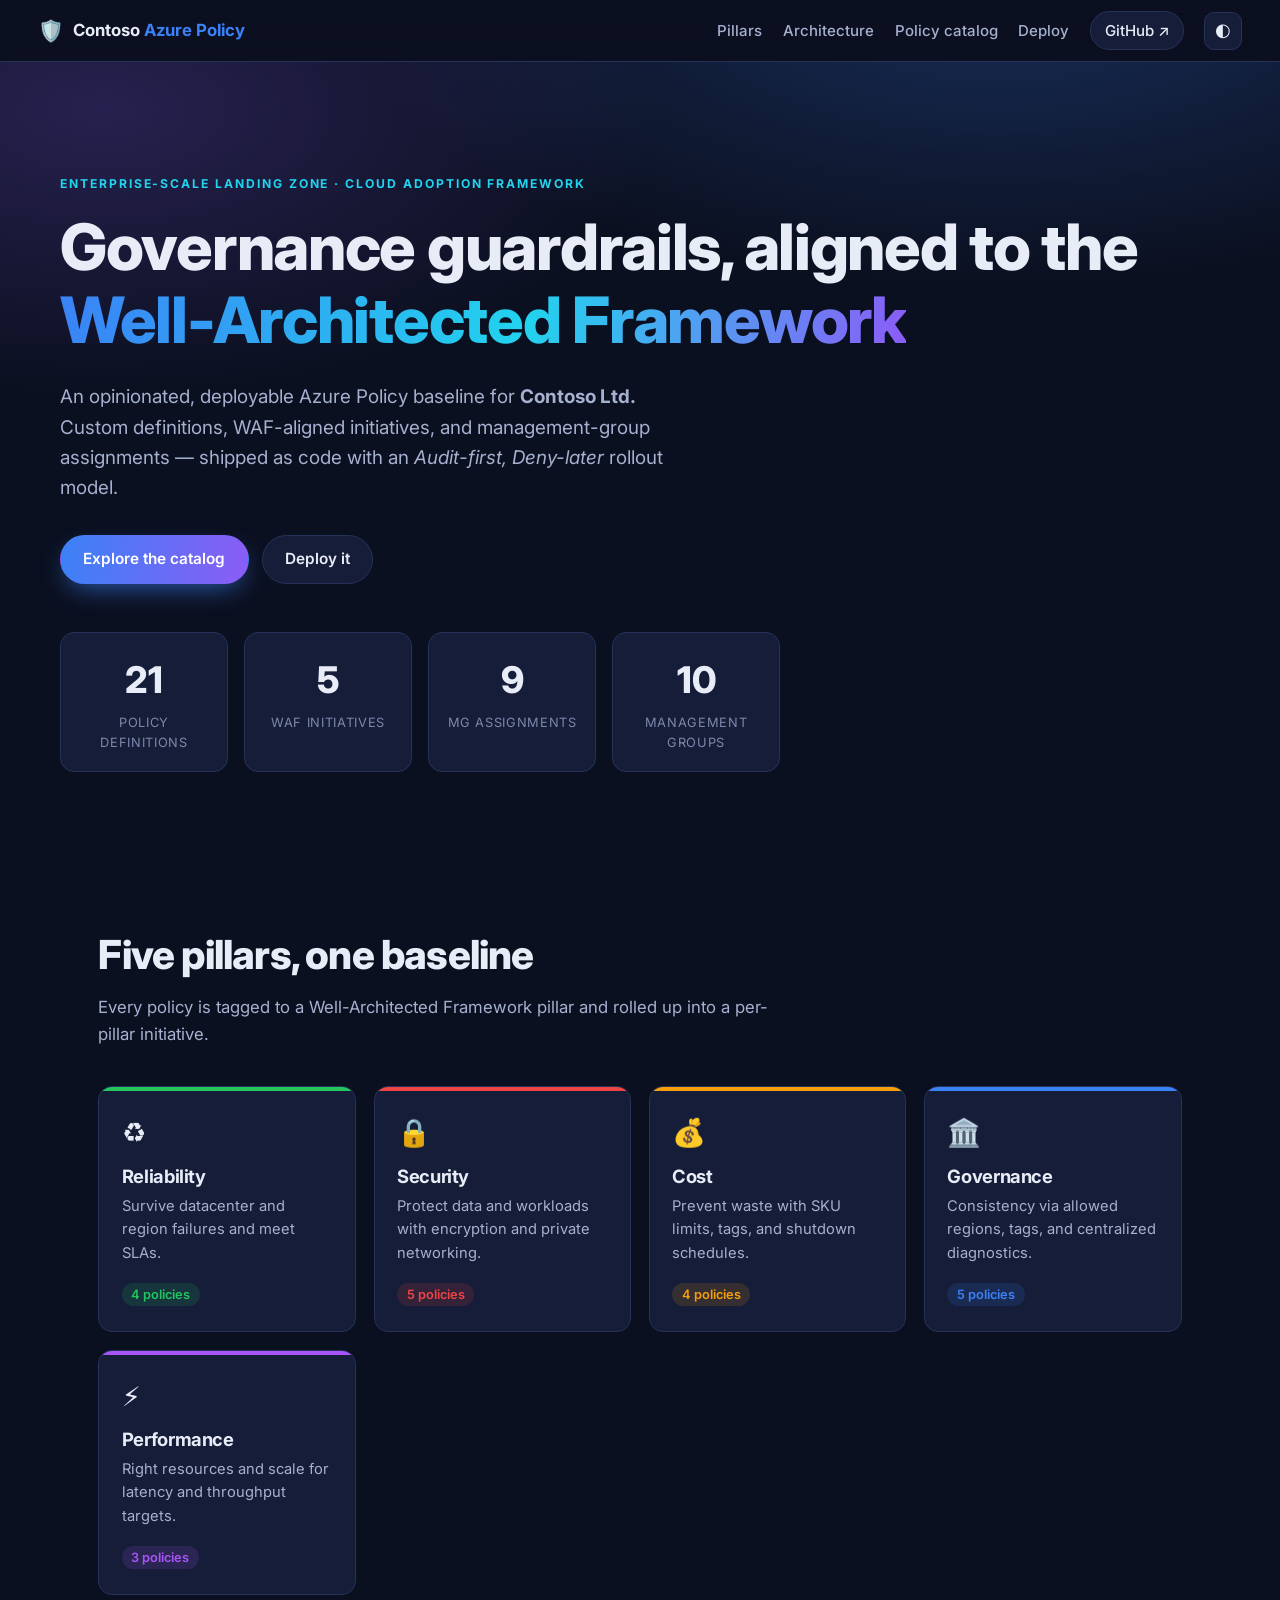
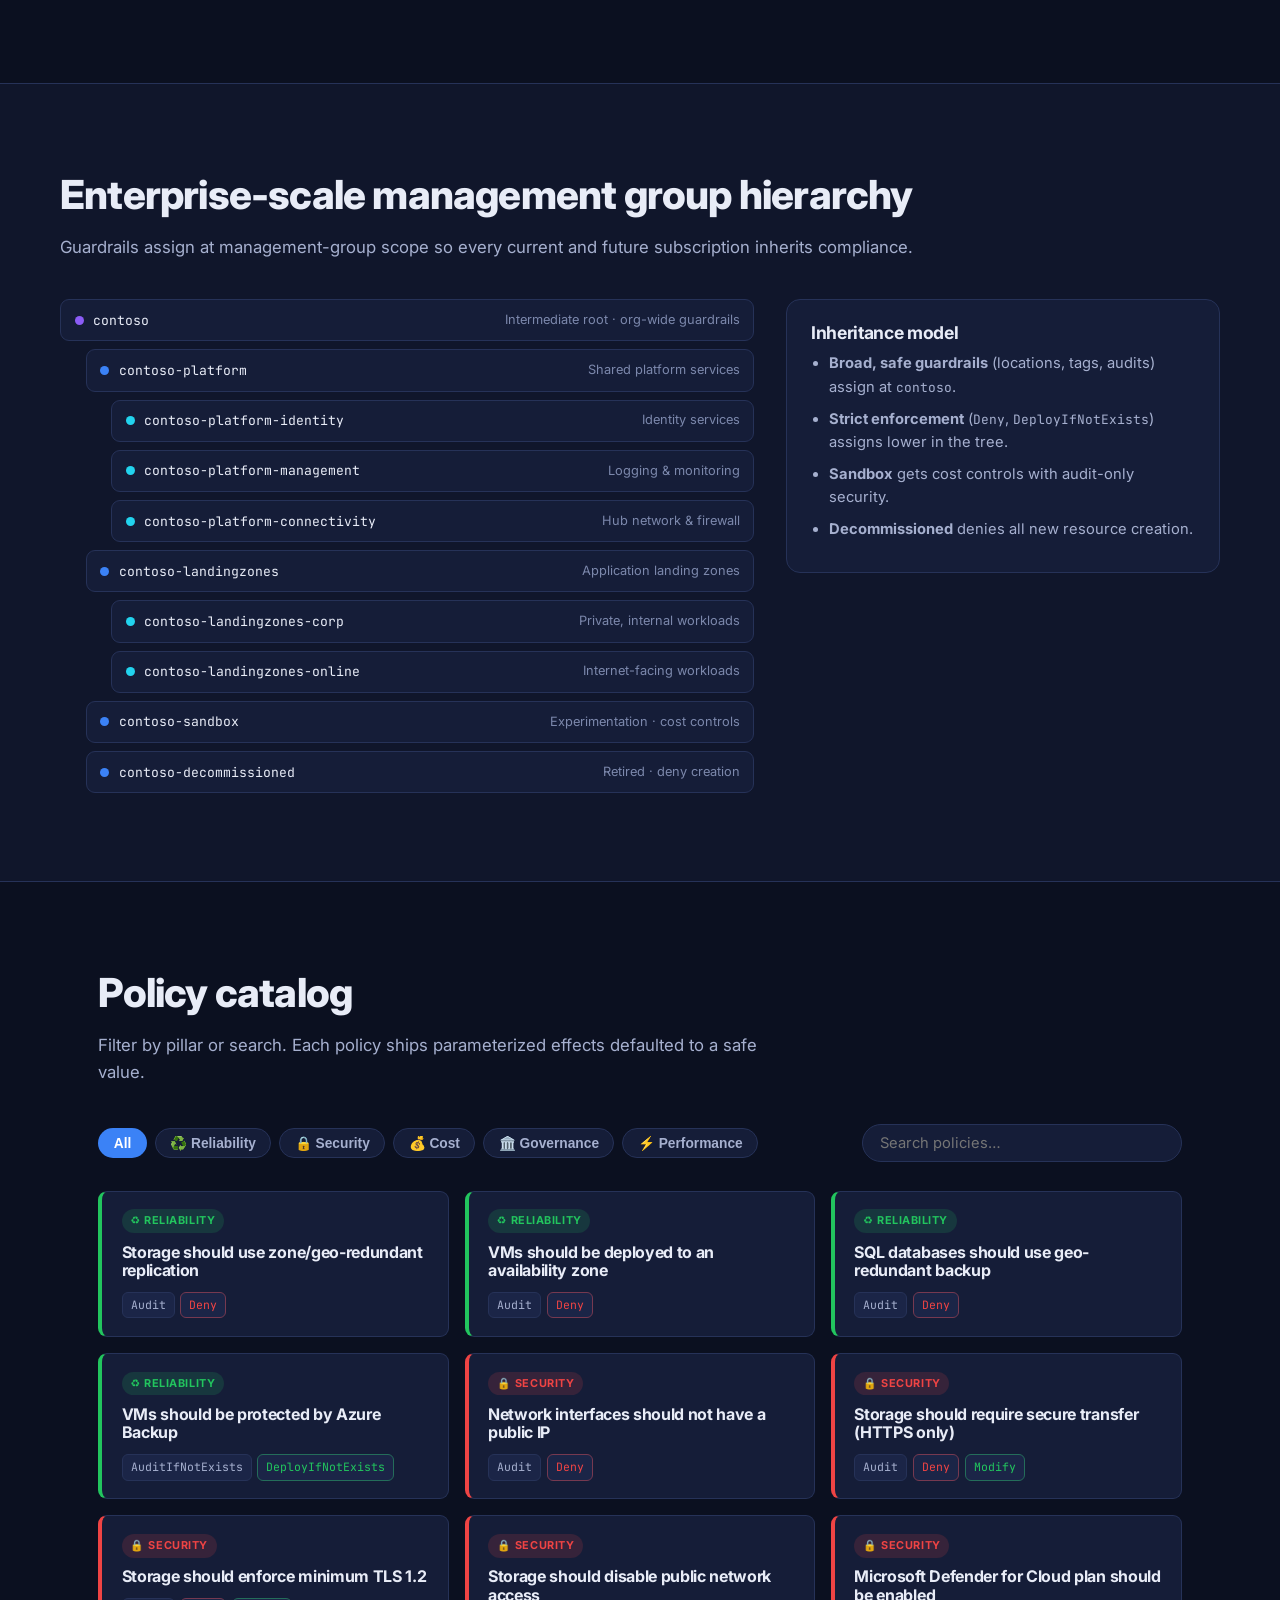
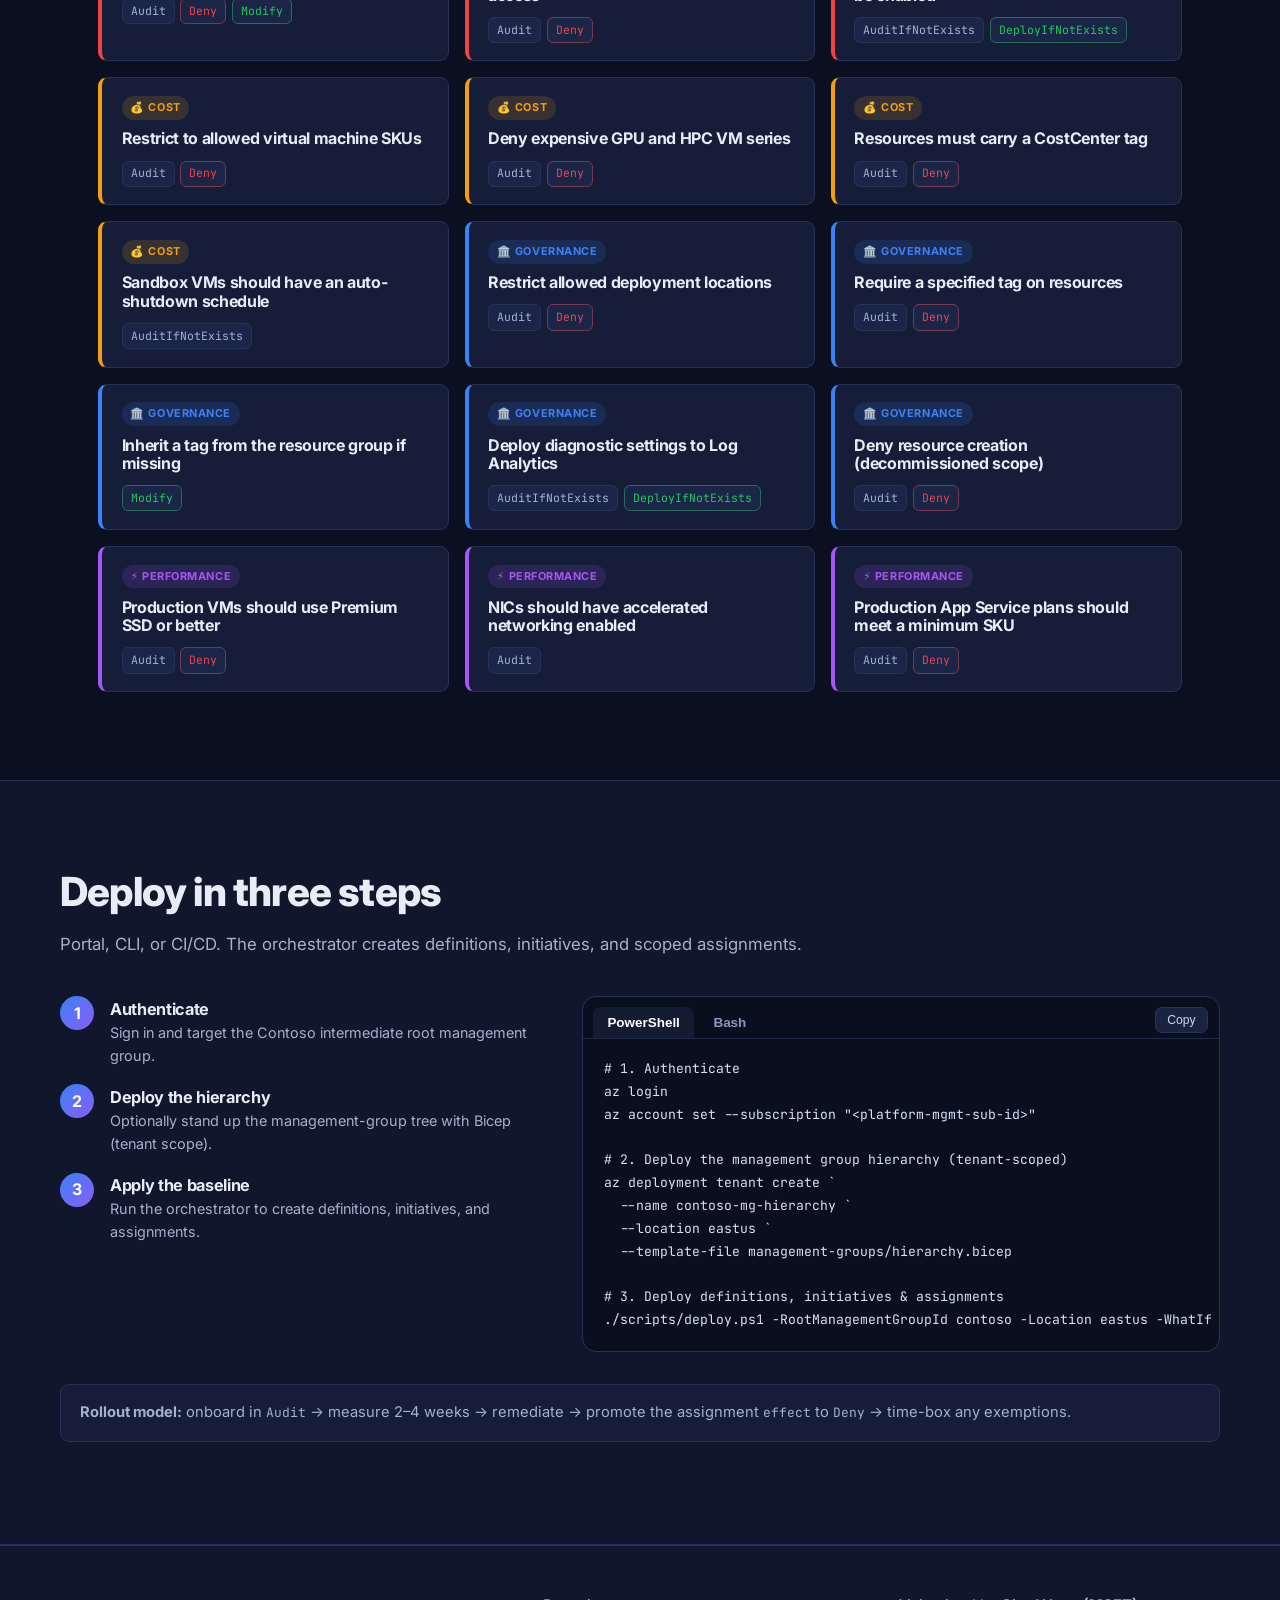
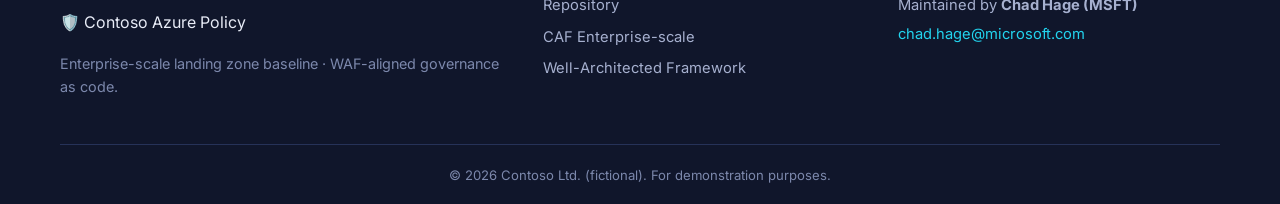
==== site/index.html @ ec65c07c "Add Contoso WAF policy baseline, docs, deploy automation, and GitHub Pages minisite Enterprise-scale" ====
<!DOCTYPE html>
<html lang="en">
<head>
  <meta charset="UTF-8" />
  <meta name="viewport" content="width=device-width, initial-scale=1.0" />
  <title>Contoso Azure Policy — Enterprise-Scale Landing Zone Baseline</title>
  <meta name="description" content="Azure Policy best-practice baseline for Contoso, organized around the five Well-Architected Framework pillars and deployed across an enterprise-scale landing zone." />
  <link rel="preconnect" href="https://fonts.googleapis.com" />
  <link rel="preconnect" href="https://fonts.gstatic.com" crossorigin />
  <link href="https://fonts.googleapis.com/css2?family=Inter:wght@400;500;600;700;800&family=JetBrains+Mono:wght@400;500&display=swap" rel="stylesheet" />
  <link rel="stylesheet" href="styles.css" />
  <link rel="icon" href="data:image/svg+xml,<svg xmlns='http://www.w3.org/2000/svg' viewBox='0 0 100 100'><text y='.9em' font-size='90'>🛡️</text></svg>" />
</head>
<body>
  <header class="topbar">
    <a class="brand" href="#top">
      <span class="brand-mark" aria-hidden="true">🛡️</span>
      <span class="brand-text">Contoso&nbsp;<strong>Azure Policy</strong></span>
    </a>
    <nav class="nav" aria-label="Primary">
      <a href="#pillars">Pillars</a>
      <a href="#architecture">Architecture</a>
      <a href="#catalog">Policy catalog</a>
      <a href="#deploy">Deploy</a>
      <a class="nav-cta" href="https://github.com/chadhage/contoso-azure-policies" target="_blank" rel="noopener">GitHub ↗</a>
    </nav>
    <button class="theme-toggle" id="themeToggle" aria-label="Toggle color theme" title="Toggle theme">◐</button>
  </header>

  <main id="top">
    <!-- HERO -->
    <section class="hero">
      <div class="hero-inner">
        <p class="eyebrow">Enterprise-Scale Landing Zone · Cloud Adoption Framework</p>
        <h1>Governance guardrails, aligned to the<br /><span class="grad">Well-Architected Framework</span></h1>
        <p class="lede">
          An opinionated, deployable Azure Policy baseline for <strong>Contoso Ltd.</strong>
          Custom definitions, WAF-aligned initiatives, and management-group assignments —
          shipped as code with an <em>Audit-first, Deny-later</em> rollout model.
        </p>
        <div class="hero-actions">
          <a class="btn primary" href="#catalog">Explore the catalog</a>
          <a class="btn ghost" href="#deploy">Deploy it</a>
        </div>
        <dl class="stats" id="heroStats">
          <div><dt data-count="21">0</dt><dd>Policy definitions</dd></div>
          <div><dt data-count="5">0</dt><dd>WAF initiatives</dd></div>
          <div><dt data-count="9">0</dt><dd>MG assignments</dd></div>
          <div><dt data-count="10">0</dt><dd>Management groups</dd></div>
        </dl>
      </div>
    </section>

    <!-- PILLARS -->
    <section id="pillars" class="section">
      <div class="section-head">
        <h2>Five pillars, one baseline</h2>
        <p>Every policy is tagged to a Well-Architected Framework pillar and rolled up into a per-pillar initiative.</p>
      </div>
      <div class="pillar-grid" id="pillarGrid"><!-- injected --></div>
    </section>

    <!-- ARCHITECTURE -->
    <section id="architecture" class="section alt">
      <div class="section-head">
        <h2>Enterprise-scale management group hierarchy</h2>
        <p>Guardrails assign at management-group scope so every current and future subscription inherits compliance.</p>
      </div>
      <div class="arch-wrap">
        <div class="mg-tree" id="mgTree"><!-- injected --></div>
        <aside class="arch-note">
          <h3>Inheritance model</h3>
          <ul>
            <li><strong>Broad, safe guardrails</strong> (locations, tags, audits) assign at <code>contoso</code>.</li>
            <li><strong>Strict enforcement</strong> (<code>Deny</code>, <code>DeployIfNotExists</code>) assigns lower in the tree.</li>
            <li><strong>Sandbox</strong> gets cost controls with audit-only security.</li>
            <li><strong>Decommissioned</strong> denies all new resource creation.</li>
          </ul>
        </aside>
      </div>
    </section>

    <!-- CATALOG -->
    <section id="catalog" class="section">
      <div class="section-head">
        <h2>Policy catalog</h2>
        <p>Filter by pillar or search. Each policy ships parameterized effects defaulted to a safe value.</p>
      </div>
      <div class="catalog-controls">
        <div class="filters" id="pillarFilters" role="tablist" aria-label="Filter by pillar"></div>
        <input type="search" id="searchBox" class="search" placeholder="Search policies…" aria-label="Search policies" />
      </div>
      <div class="catalog-grid" id="catalogGrid"><!-- injected --></div>
      <p class="empty" id="emptyState" hidden>No policies match your filter.</p>
    </section>

    <!-- DEPLOY -->
    <section id="deploy" class="section alt">
      <div class="section-head">
        <h2>Deploy in three steps</h2>
        <p>Portal, CLI, or CI/CD. The orchestrator creates definitions, initiatives, and scoped assignments.</p>
      </div>
      <div class="deploy-grid">
        <ol class="steps">
          <li><span class="step-n">1</span><div><h4>Authenticate</h4><p>Sign in and target the Contoso intermediate root management group.</p></div></li>
          <li><span class="step-n">2</span><div><h4>Deploy the hierarchy</h4><p>Optionally stand up the management-group tree with Bicep (tenant scope).</p></div></li>
          <li><span class="step-n">3</span><div><h4>Apply the baseline</h4><p>Run the orchestrator to create definitions, initiatives, and assignments.</p></div></li>
        </ol>
        <div class="code-card">
          <div class="code-tabs" role="tablist">
            <button class="code-tab active" data-tab="pwsh" role="tab">PowerShell</button>
            <button class="code-tab" data-tab="bash" role="tab">Bash</button>
          </div>
          <pre class="code-pane active" data-pane="pwsh"><code># 1. Authenticate
az login
az account set --subscription "&lt;platform-mgmt-sub-id&gt;"

# 2. Deploy the management group hierarchy (tenant-scoped)
az deployment tenant create `
  --name contoso-mg-hierarchy `
  --location eastus `
  --template-file management-groups/hierarchy.bicep

# 3. Deploy definitions, initiatives &amp; assignments
./scripts/deploy.ps1 -RootManagementGroupId contoso -Location eastus -WhatIf</code></pre>
          <pre class="code-pane" data-pane="bash"><code># 1. Authenticate
az login
az account set --subscription "&lt;platform-mgmt-sub-id&gt;"

# 2. Deploy the management group hierarchy (tenant-scoped)
az deployment tenant create \
  --name contoso-mg-hierarchy \
  --location eastus \
  --template-file management-groups/hierarchy.bicep

# 3. Deploy definitions, initiatives &amp; assignments
./scripts/deploy.sh --mg contoso --location eastus --what-if</code></pre>
          <button class="copy-btn" id="copyBtn" title="Copy command">Copy</button>
        </div>
      </div>
      <p class="lifecycle-note">
        <strong>Rollout model:</strong> onboard in <code>Audit</code> → measure 2–4 weeks → remediate →
        promote the assignment <code>effect</code> to <code>Deny</code> → time-box any exemptions.
      </p>
    </section>
  </main>

  <footer class="footer">
    <div class="footer-inner">
      <div>
        <p class="brand-text"><span aria-hidden="true">🛡️</span>&nbsp;Contoso Azure Policy</p>
        <p class="muted">Enterprise-scale landing zone baseline · WAF-aligned governance as code.</p>
      </div>
      <div class="footer-links">
        <a href="https://github.com/chadhage/contoso-azure-policies" target="_blank" rel="noopener">Repository</a>
        <a href="https://learn.microsoft.com/azure/cloud-adoption-framework/ready/enterprise-scale/" target="_blank" rel="noopener">CAF Enterprise-scale</a>
        <a href="https://learn.microsoft.com/azure/well-architected/" target="_blank" rel="noopener">Well-Architected Framework</a>
      </div>
      <div class="footer-author">
        <p>Maintained by <strong>Chad Hage (MSFT)</strong></p>
        <p><a href="mailto:chad.hage@microsoft.com">chad.hage@microsoft.com</a></p>
      </div>
    </div>
    <p class="copyright">© <span id="year"></span> Contoso Ltd. (fictional). For demonstration purposes.</p>
  </footer>

  <script src="app.js"></script>
</body>
</html>
---- site/styles.css ----
:root {
  --bg: #0b1020;
  --bg-alt: #10162b;
  --surface: #151d38;
  --surface-2: #1b2547;
  --border: #263258;
  --text: #e8ecf7;
  --text-dim: #a6b0cf;
  --muted: #7c88ac;
  --brand: #3b82f6;
  --brand-2: #22d3ee;
  --accent: #8b5cf6;

  --rel: #22c55e;
  --sec: #ef4444;
  --cost: #f59e0b;
  --gov: #3b82f6;
  --perf: #a855f7;

  --radius: 14px;
  --radius-sm: 9px;
  --shadow: 0 10px 40px -12px rgba(0, 0, 0, 0.55);
  --maxw: 1160px;
  --mono: "JetBrains Mono", ui-monospace, SFMono-Regular, Menlo, monospace;
}

[data-theme="light"] {
  --bg: #f6f8fd;
  --bg-alt: #eef2fb;
  --surface: #ffffff;
  --surface-2: #f2f5fc;
  --border: #dce3f2;
  --text: #131a2e;
  --text-dim: #45527a;
  --muted: #6b7597;
  --shadow: 0 10px 34px -14px rgba(30, 50, 100, 0.28);
}

* { box-sizing: border-box; }

html { scroll-behavior: smooth; scroll-padding-top: 78px; }

body {
  margin: 0;
  font-family: "Inter", system-ui, -apple-system, Segoe UI, Roboto, sans-serif;
  background: var(--bg);
  color: var(--text);
  line-height: 1.6;
  -webkit-font-smoothing: antialiased;
  transition: background 0.3s ease, color 0.3s ease;
}

a { color: var(--brand-2); text-decoration: none; }
a:hover { text-decoration: underline; }

h1, h2, h3, h4 { line-height: 1.15; margin: 0 0 0.4em; letter-spacing: -0.02em; }
code { font-family: var(--mono); font-size: 0.88em; }

/* ---------- Top bar ---------- */
.topbar {
  position: sticky; top: 0; z-index: 50;
  display: flex; align-items: center; gap: 1.2rem;
  padding: 0.7rem clamp(1rem, 4vw, 2.4rem);
  background: color-mix(in srgb, var(--bg) 82%, transparent);
  backdrop-filter: blur(14px);
  border-bottom: 1px solid var(--border);
}
.brand { display: flex; align-items: center; gap: 0.55rem; color: var(--text); font-weight: 700; font-size: 1.05rem; }
.brand:hover { text-decoration: none; }
.brand-mark { font-size: 1.3rem; }
.brand-text strong { color: var(--brand); }
.nav { display: flex; align-items: center; gap: 1.3rem; margin-left: auto; font-size: 0.94rem; }
.nav a { color: var(--text-dim); font-weight: 500; }
.nav a:hover { color: var(--text); text-decoration: none; }
.nav-cta {
  padding: 0.4rem 0.85rem; border: 1px solid var(--border); border-radius: 999px;
  background: var(--surface); color: var(--text) !important;
}
.nav-cta:hover { border-color: var(--brand); }
.theme-toggle {
  background: var(--surface); color: var(--text); border: 1px solid var(--border);
  width: 38px; height: 38px; border-radius: 10px; cursor: pointer; font-size: 1.1rem;
  display: grid; place-items: center; transition: all 0.2s;
}
.theme-toggle:hover { border-color: var(--brand); transform: rotate(-15deg); }

@media (max-width: 760px) {
  .nav a:not(.nav-cta) { display: none; }
}

/* ---------- Hero ---------- */
.hero {
  position: relative; overflow: hidden;
  padding: clamp(3.5rem, 9vw, 7rem) clamp(1rem, 5vw, 2.4rem) clamp(2.5rem, 6vw, 4.5rem);
  background:
    radial-gradient(1100px 500px at 78% -10%, color-mix(in srgb, var(--brand) 26%, transparent), transparent 60%),
    radial-gradient(900px 460px at 8% 6%, color-mix(in srgb, var(--accent) 22%, transparent), transparent 62%);
}
.hero-inner { max-width: var(--maxw); margin: 0 auto; }
.eyebrow {
  text-transform: uppercase; letter-spacing: 0.16em; font-size: 0.76rem;
  font-weight: 700; color: var(--brand-2); margin: 0 0 1rem;
}
.hero h1 { font-size: clamp(2.1rem, 5.4vw, 4rem); font-weight: 800; }
.grad {
  background: linear-gradient(100deg, var(--brand), var(--brand-2) 55%, var(--accent));
  -webkit-background-clip: text; background-clip: text; color: transparent;
}
.lede { max-width: 640px; font-size: clamp(1rem, 2vw, 1.18rem); color: var(--text-dim); margin: 1.2rem 0 2rem; }
.hero-actions { display: flex; flex-wrap: wrap; gap: 0.8rem; }
.btn {
  display: inline-flex; align-items: center; gap: 0.4rem;
  padding: 0.7rem 1.4rem; border-radius: 999px; font-weight: 600; font-size: 0.96rem;
  cursor: pointer; border: 1px solid transparent; transition: transform 0.15s, box-shadow 0.2s, background 0.2s;
}
.btn:hover { text-decoration: none; transform: translateY(-2px); }
.btn.primary { background: linear-gradient(100deg, var(--brand), var(--accent)); color: #fff; box-shadow: 0 10px 26px -8px color-mix(in srgb, var(--brand) 70%, transparent); }
.btn.ghost { background: var(--surface); color: var(--text); border-color: var(--border); }
.btn.ghost:hover { border-color: var(--brand); }

.stats {
  display: grid; grid-template-columns: repeat(4, 1fr); gap: 1rem;
  margin: 3rem 0 0; max-width: 720px;
}
.stats div {
  background: var(--surface); border: 1px solid var(--border); border-radius: var(--radius);
  padding: 1.1rem 1rem; text-align: center;
}
.stats dt { font-size: clamp(1.6rem, 4vw, 2.3rem); font-weight: 800; color: var(--text); }
.stats dd { margin: 0.2rem 0 0; font-size: 0.8rem; color: var(--muted); text-transform: uppercase; letter-spacing: 0.05em; }
@media (max-width: 620px) { .stats { grid-template-columns: repeat(2, 1fr); } }

/* ---------- Sections ---------- */
.section { max-width: var(--maxw); margin: 0 auto; padding: clamp(3rem, 7vw, 5.5rem) clamp(1rem, 5vw, 2.4rem); }
.section.alt { max-width: none; background: var(--bg-alt); border-top: 1px solid var(--border); border-bottom: 1px solid var(--border); }
.section.alt > * { max-width: var(--maxw); margin-left: auto; margin-right: auto; }
.section-head { max-width: 680px; margin-bottom: 2.4rem; }
.section-head h2 { font-size: clamp(1.6rem, 3.6vw, 2.5rem); font-weight: 800; }
.section-head p { color: var(--text-dim); font-size: 1.05rem; margin: 0; }

/* ---------- Pillars ---------- */
.pillar-grid { display: grid; grid-template-columns: repeat(auto-fit, minmax(210px, 1fr)); gap: 1.1rem; }
.pillar-card {
  position: relative; background: var(--surface); border: 1px solid var(--border);
  border-radius: var(--radius); padding: 1.5rem 1.4rem; overflow: hidden;
  transition: transform 0.18s, border-color 0.18s;
}
.pillar-card:hover { transform: translateY(-4px); border-color: color-mix(in srgb, var(--pc) 60%, var(--border)); }
.pillar-card::before { content: ""; position: absolute; inset: 0 0 auto 0; height: 4px; background: var(--pc); }
.pillar-ico { font-size: 1.7rem; margin-bottom: 0.7rem; display: block; }
.pillar-card h3 { font-size: 1.15rem; }
.pillar-card p { color: var(--text-dim); font-size: 0.92rem; margin: 0.4rem 0 1rem; }
.pillar-count { font-size: 0.8rem; font-weight: 600; color: var(--pc); background: color-mix(in srgb, var(--pc) 14%, transparent); padding: 0.25rem 0.6rem; border-radius: 999px; }

/* ---------- Architecture ---------- */
.arch-wrap { display: grid; grid-template-columns: 1.6fr 1fr; gap: 2rem; align-items: start; }
@media (max-width: 880px) { .arch-wrap { grid-template-columns: 1fr; } }
.mg-tree { display: flex; flex-direction: column; gap: 0.5rem; }
.mg-node {
  display: flex; align-items: center; gap: 0.6rem;
  background: var(--surface); border: 1px solid var(--border);
  border-radius: var(--radius-sm); padding: 0.6rem 0.85rem; font-size: 0.9rem;
}
.mg-node .mg-id { font-family: var(--mono); font-size: 0.82rem; color: var(--text); }
.mg-node .mg-desc { color: var(--muted); font-size: 0.8rem; margin-left: auto; }
.mg-node[data-depth="1"] { margin-left: 1.6rem; }
.mg-node[data-depth="2"] { margin-left: 3.2rem; }
.mg-node .dot { width: 9px; height: 9px; border-radius: 50%; background: var(--brand); flex: none; }
.mg-node[data-depth="0"] .dot { background: var(--accent); }
.mg-node[data-depth="2"] .dot { background: var(--brand-2); }
.arch-note { background: var(--surface); border: 1px solid var(--border); border-radius: var(--radius); padding: 1.4rem 1.5rem; }
.arch-note h3 { font-size: 1.1rem; }
.arch-note ul { margin: 0.6rem 0 0; padding-left: 1.1rem; color: var(--text-dim); font-size: 0.92rem; }
.arch-note li { margin-bottom: 0.5rem; }

/* ---------- Catalog ---------- */
.catalog-controls { display: flex; flex-wrap: wrap; gap: 1rem; align-items: center; justify-content: space-between; margin-bottom: 1.8rem; }
.filters { display: flex; flex-wrap: wrap; gap: 0.5rem; }
.filter-chip {
  border: 1px solid var(--border); background: var(--surface); color: var(--text-dim);
  padding: 0.4rem 0.9rem; border-radius: 999px; font-size: 0.86rem; font-weight: 600; cursor: pointer;
  transition: all 0.15s;
}
.filter-chip:hover { color: var(--text); }
.filter-chip.active { color: #fff; border-color: transparent; background: var(--chip, var(--brand)); }
.search {
  flex: 1 1 220px; max-width: 320px; background: var(--surface); border: 1px solid var(--border);
  color: var(--text); border-radius: 999px; padding: 0.55rem 1.1rem; font-size: 0.92rem; font-family: inherit;
}
.search:focus { outline: 2px solid var(--brand); outline-offset: 1px; }

.catalog-grid { display: grid; grid-template-columns: repeat(auto-fill, minmax(300px, 1fr)); gap: 1rem; }
.policy-card {
  background: var(--surface); border: 1px solid var(--border); border-left: 4px solid var(--pc);
  border-radius: var(--radius-sm); padding: 1.1rem 1.2rem; display: flex; flex-direction: column; gap: 0.6rem;
  transition: transform 0.15s, box-shadow 0.2s;
}
.policy-card:hover { transform: translateY(-3px); box-shadow: var(--shadow); }
.policy-top { display: flex; align-items: center; gap: 0.5rem; }
.pill { font-size: 0.68rem; font-weight: 700; text-transform: uppercase; letter-spacing: 0.05em; padding: 0.2rem 0.55rem; border-radius: 999px; color: var(--pc); background: color-mix(in srgb, var(--pc) 15%, transparent); }
.policy-card h4 { font-size: 1rem; margin: 0; }
.policy-card p { font-size: 0.87rem; color: var(--text-dim); margin: 0; flex: 1; }
.policy-meta { display: flex; flex-wrap: wrap; gap: 0.35rem; margin-top: 0.2rem; }
.effect { font-family: var(--mono); font-size: 0.72rem; padding: 0.18rem 0.5rem; border-radius: 6px; background: var(--surface-2); border: 1px solid var(--border); color: var(--text-dim); }
.effect.deny { color: var(--sec); border-color: color-mix(in srgb, var(--sec) 40%, var(--border)); }
.effect.deploy { color: var(--rel); border-color: color-mix(in srgb, var(--rel) 40%, var(--border)); }
.empty { text-align: center; color: var(--muted); padding: 2rem; }

/* ---------- Deploy ---------- */
.deploy-grid { display: grid; grid-template-columns: 1fr 1.3fr; gap: 2rem; align-items: start; }
@media (max-width: 880px) { .deploy-grid { grid-template-columns: 1fr; } }
.steps { list-style: none; margin: 0; padding: 0; display: flex; flex-direction: column; gap: 1.1rem; }
.steps li { display: flex; gap: 1rem; }
.step-n {
  flex: none; width: 34px; height: 34px; border-radius: 50%; display: grid; place-items: center;
  font-weight: 700; color: #fff; background: linear-gradient(135deg, var(--brand), var(--accent));
}
.steps h4 { margin: 0.2rem 0 0.15rem; font-size: 1.02rem; }
.steps p { margin: 0; color: var(--text-dim); font-size: 0.9rem; }

.code-card { position: relative; background: #0a0f1f; border: 1px solid var(--border); border-radius: var(--radius); overflow: hidden; }
[data-theme="light"] .code-card { background: #0e1426; }
.code-tabs { display: flex; gap: 0.3rem; padding: 0.6rem 0.6rem 0; border-bottom: 1px solid #1e2846; }
.code-tab { background: transparent; border: none; color: #8b97bd; padding: 0.5rem 0.9rem; font-size: 0.84rem; font-weight: 600; cursor: pointer; border-radius: 8px 8px 0 0; }
.code-tab.active { color: #fff; background: #141c34; }
.code-pane { display: none; margin: 0; padding: 1.2rem 1.3rem; overflow-x: auto; }
.code-pane.active { display: block; }
.code-pane code { color: #d7e0f5; font-size: 0.82rem; line-height: 1.7; white-space: pre; }
.copy-btn { position: absolute; top: 0.6rem; right: 0.7rem; background: #1a2340; color: #cdd6f0; border: 1px solid #2a3558; padding: 0.3rem 0.7rem; border-radius: 7px; font-size: 0.76rem; cursor: pointer; }
.copy-btn:hover { background: #24305a; }
.lifecycle-note { margin-top: 2rem; padding: 1rem 1.2rem; background: var(--surface); border: 1px solid var(--border); border-radius: var(--radius-sm); color: var(--text-dim); font-size: 0.92rem; }

/* ---------- Footer ---------- */
.footer { border-top: 1px solid var(--border); background: var(--bg-alt); padding: 3rem clamp(1rem, 5vw, 2.4rem) 1.5rem; }
.footer-inner { max-width: var(--maxw); margin: 0 auto; display: grid; grid-template-columns: 1.4fr 1fr 1fr; gap: 2rem; }
@media (max-width: 760px) { .footer-inner { grid-template-columns: 1fr; gap: 1.4rem; } }
.footer .muted { color: var(--muted); font-size: 0.9rem; }
.footer-links { display: flex; flex-direction: column; gap: 0.5rem; }
.footer-links a { color: var(--text-dim); font-size: 0.92rem; }
.footer-author p { margin: 0 0 0.3rem; font-size: 0.92rem; color: var(--text-dim); }
.copyright { max-width: var(--maxw); margin: 2rem auto 0; padding-top: 1.2rem; border-top: 1px solid var(--border); color: var(--muted); font-size: 0.82rem; text-align: center; }

@media (prefers-reduced-motion: reduce) {
  * { scroll-behavior: auto !important; transition: none !important; }
}
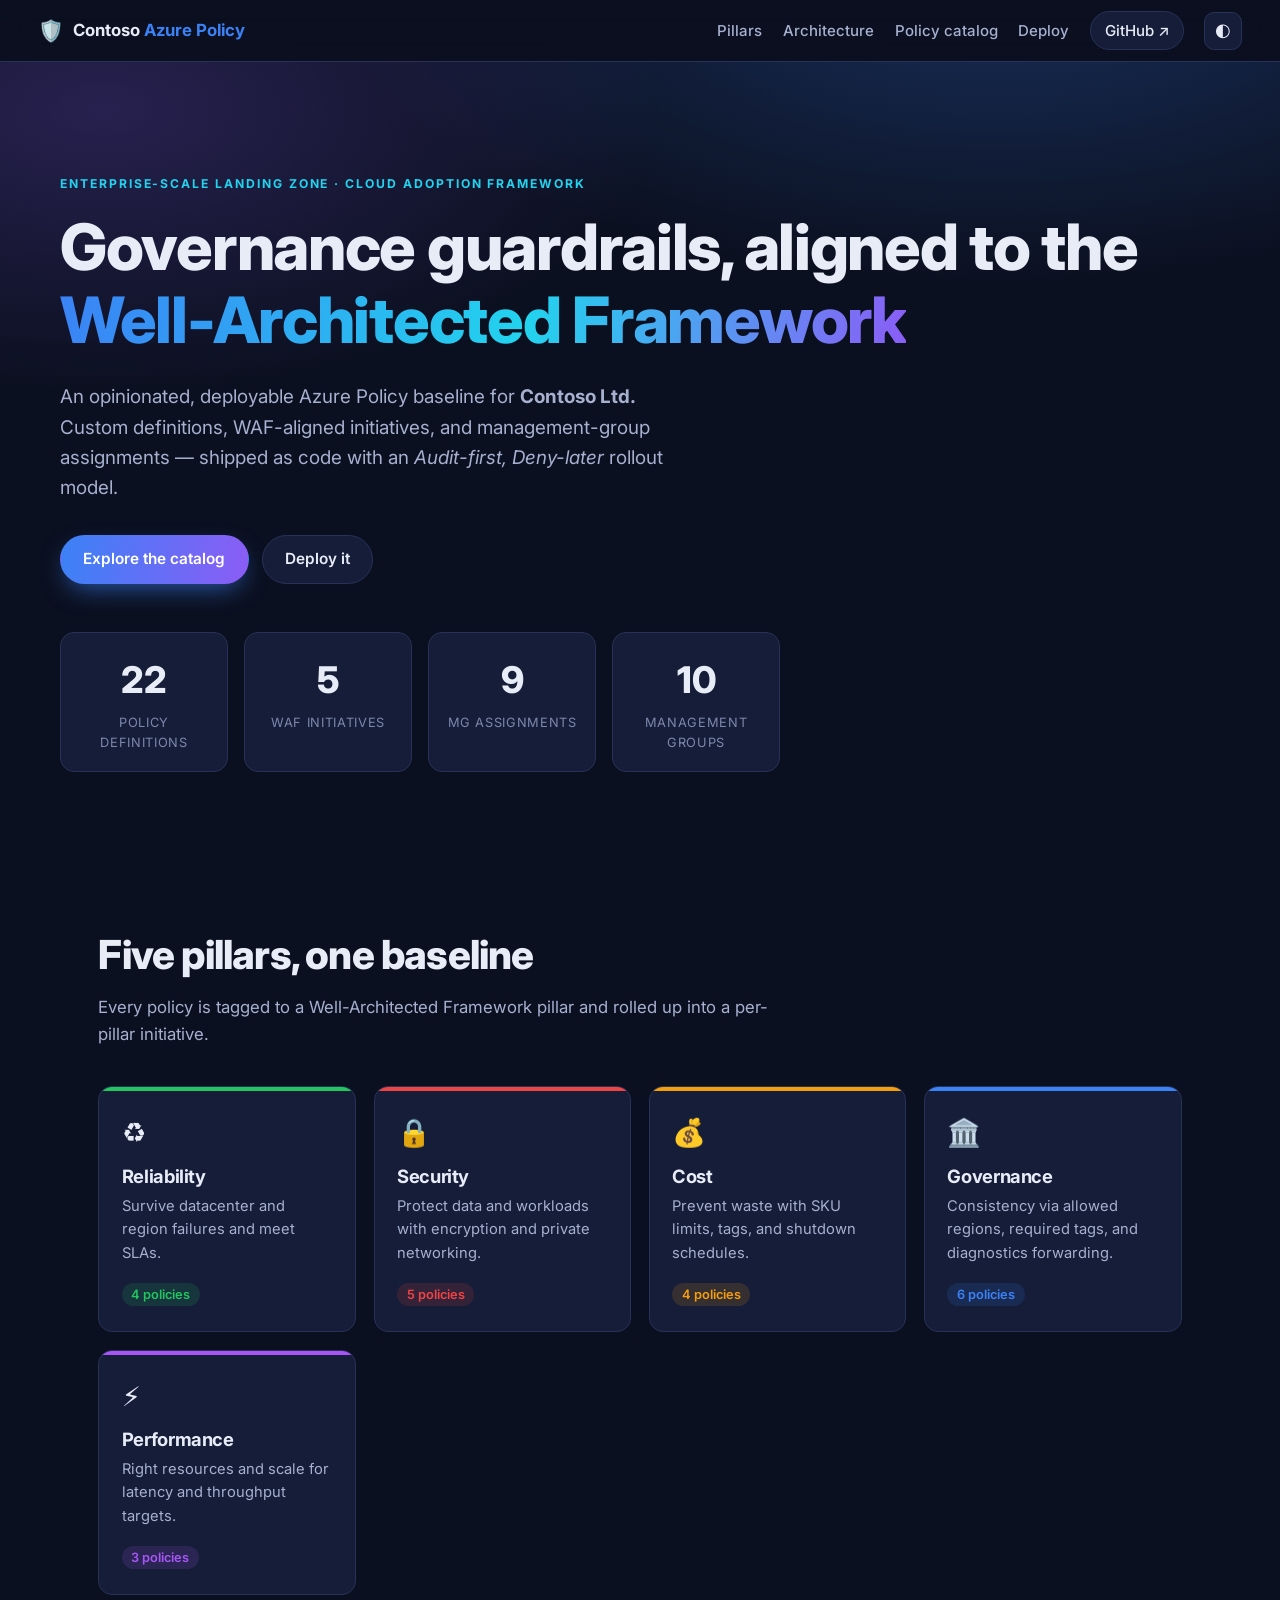
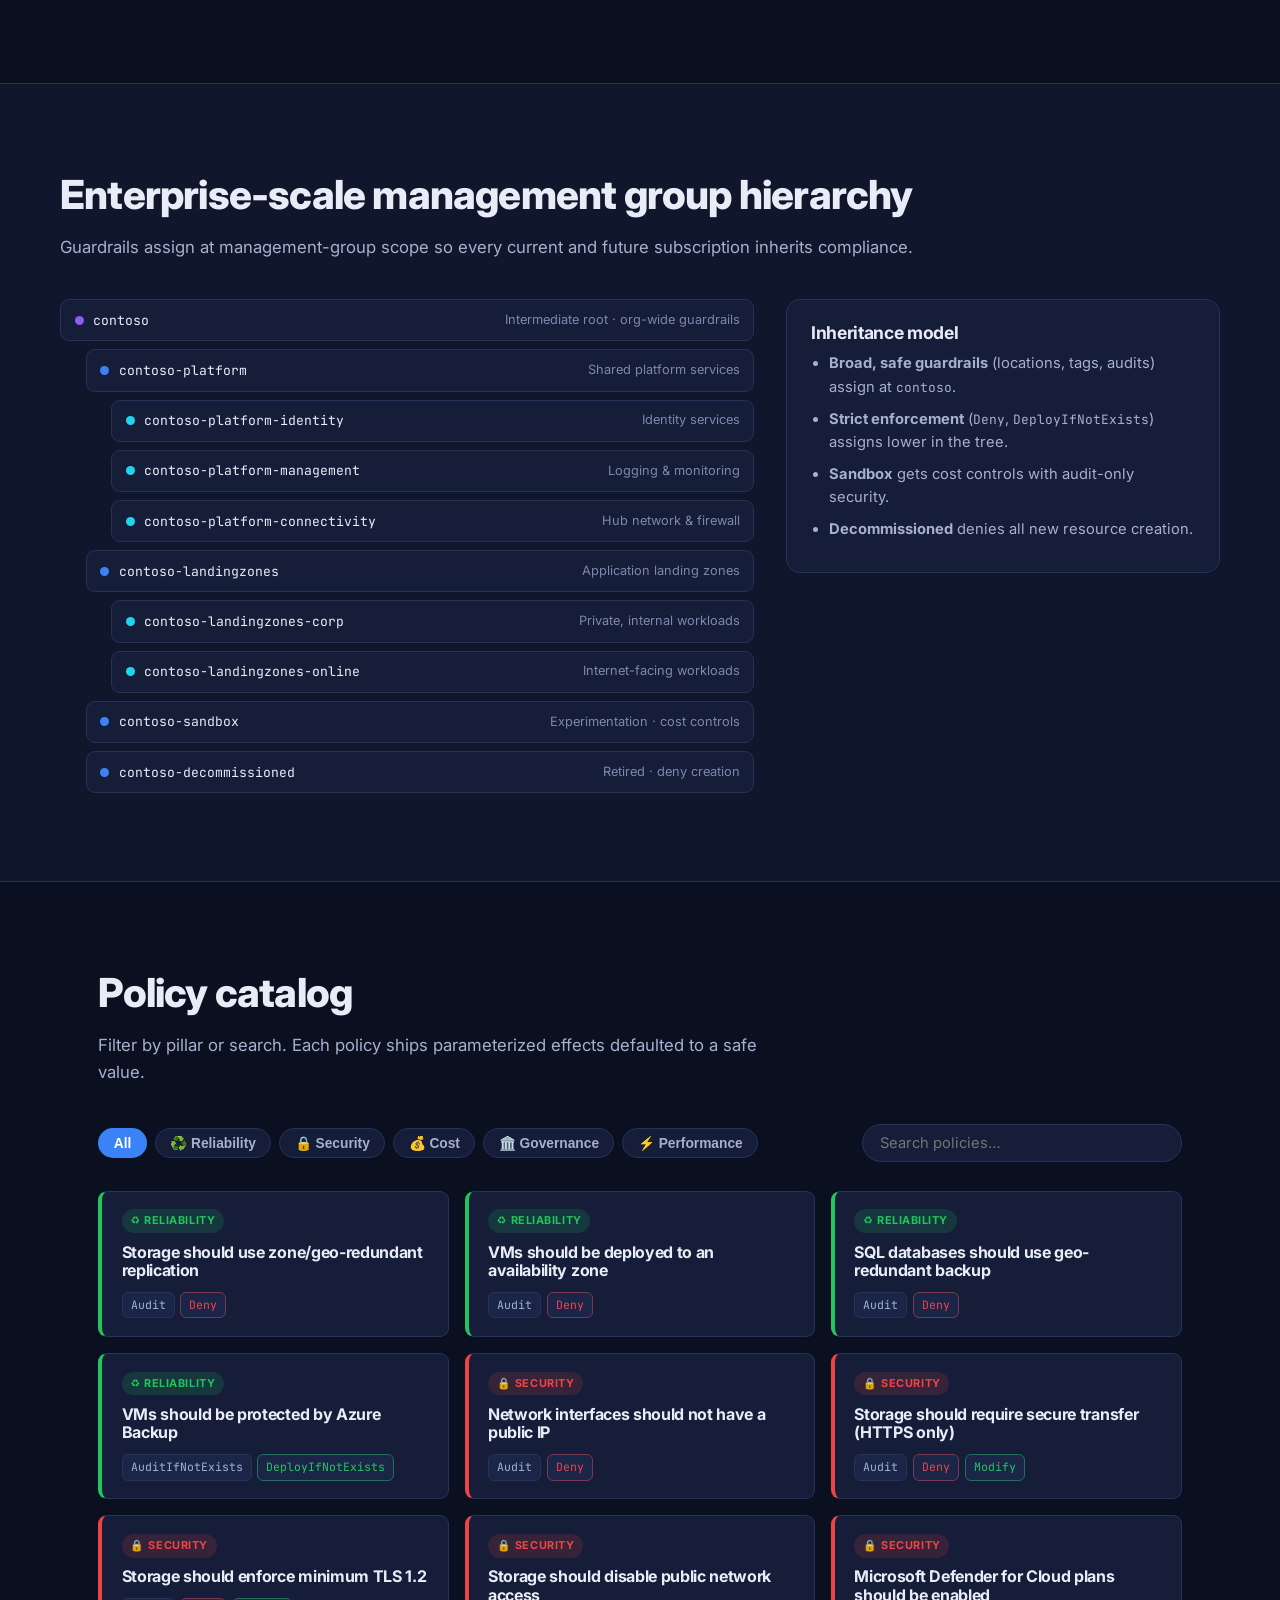
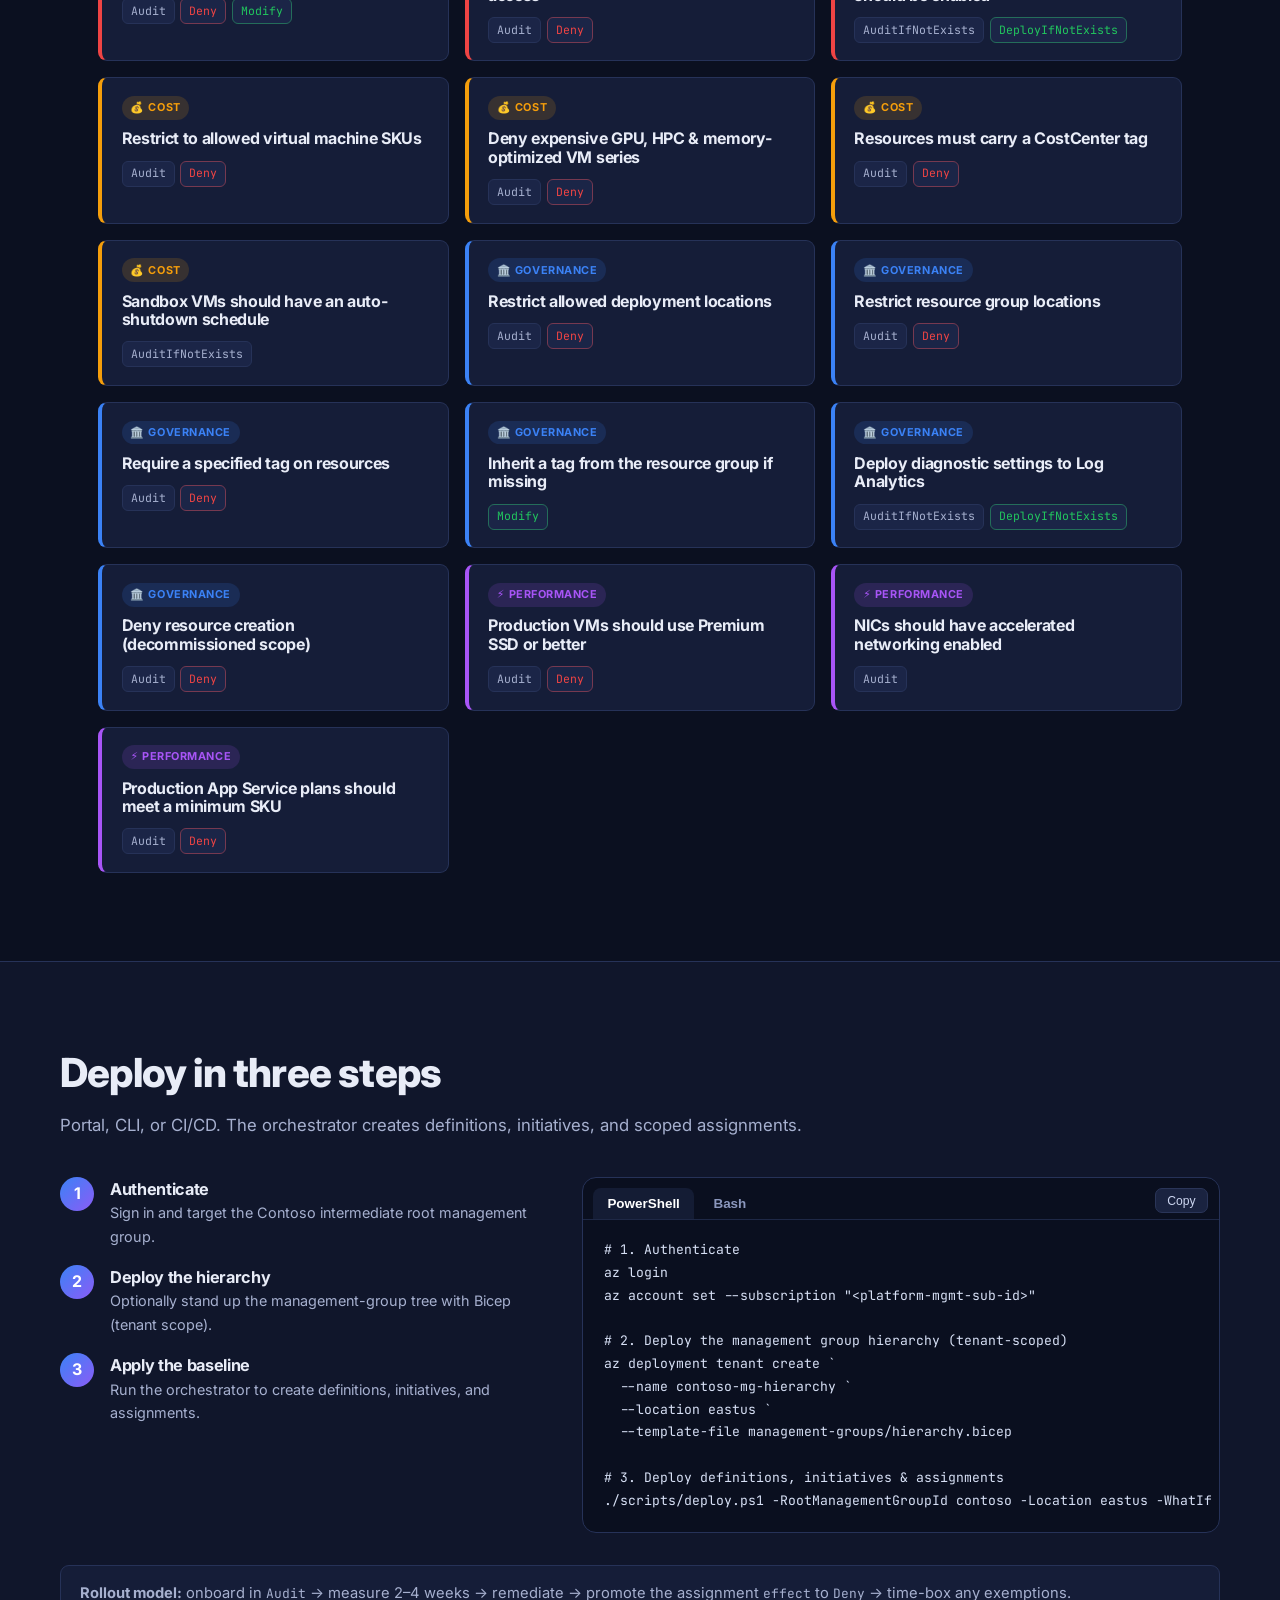
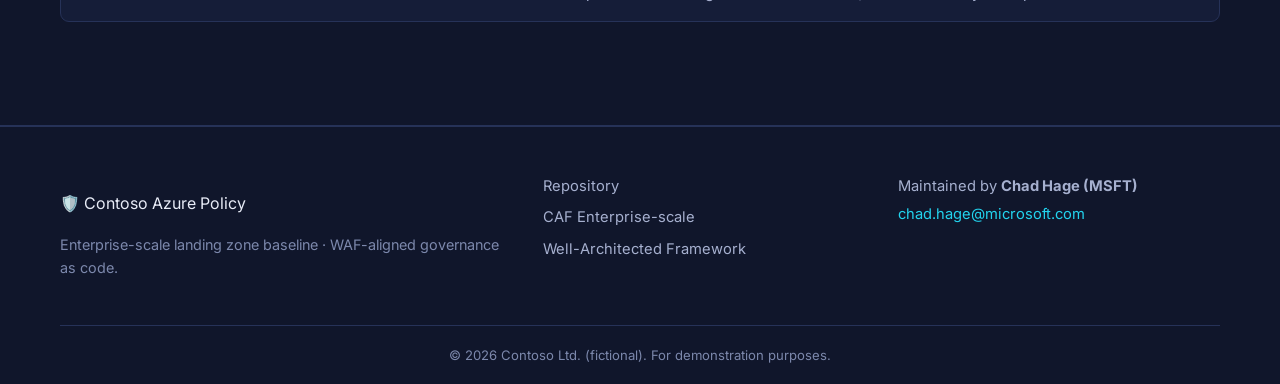
==== commit fe9fc48d: "Fix audit findings (#1-#18) and refresh minisite Security: correct min-TLS minimum semantics, enable" ====
--- a/site/index.html
+++ b/site/index.html
@@ -43,7 +43,7 @@
           <a class="btn ghost" href="#deploy">Deploy it</a>
         </div>
         <dl class="stats" id="heroStats">
-          <div><dt data-count="21">0</dt><dd>Policy definitions</dd></div>
+          <div><dt data-count="22">0</dt><dd>Policy definitions</dd></div>
           <div><dt data-count="5">0</dt><dd>WAF initiatives</dd></div>
           <div><dt data-count="9">0</dt><dd>MG assignments</dd></div>
           <div><dt data-count="10">0</dt><dd>Management groups</dd></div>
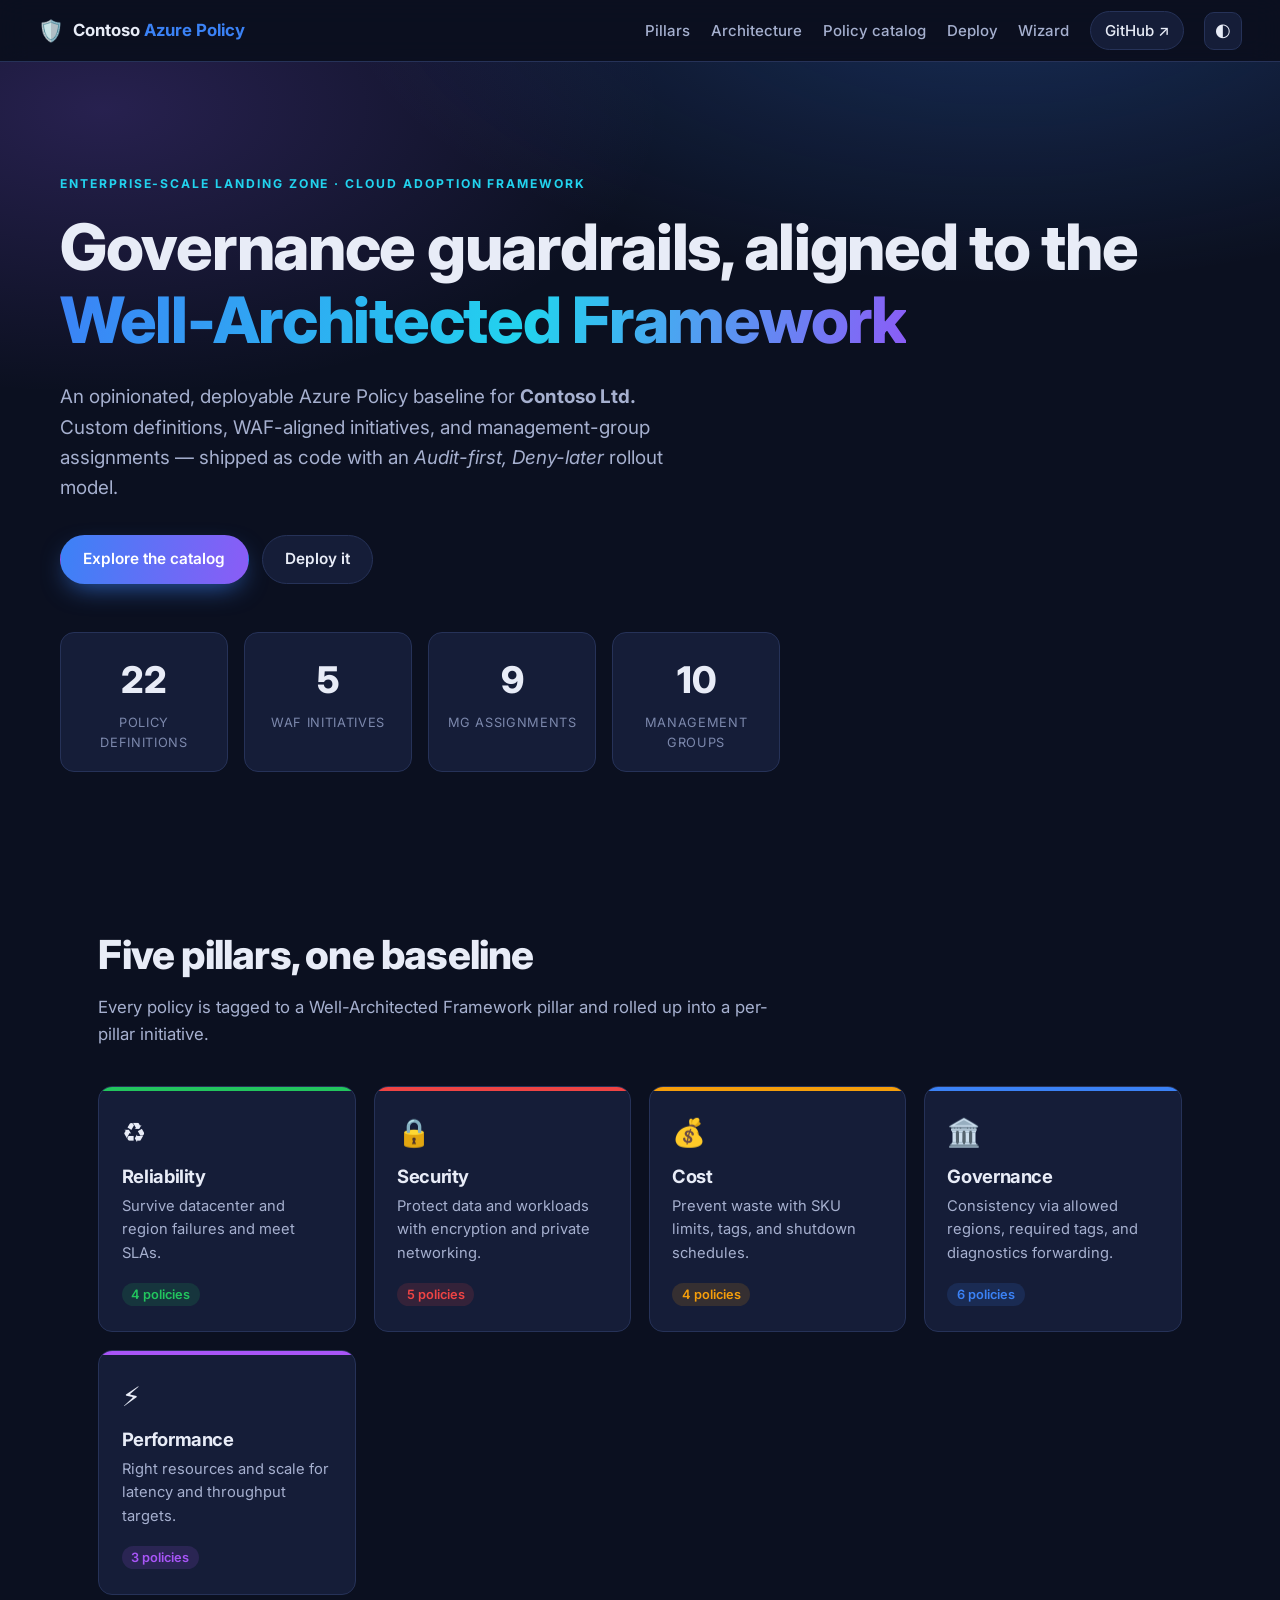
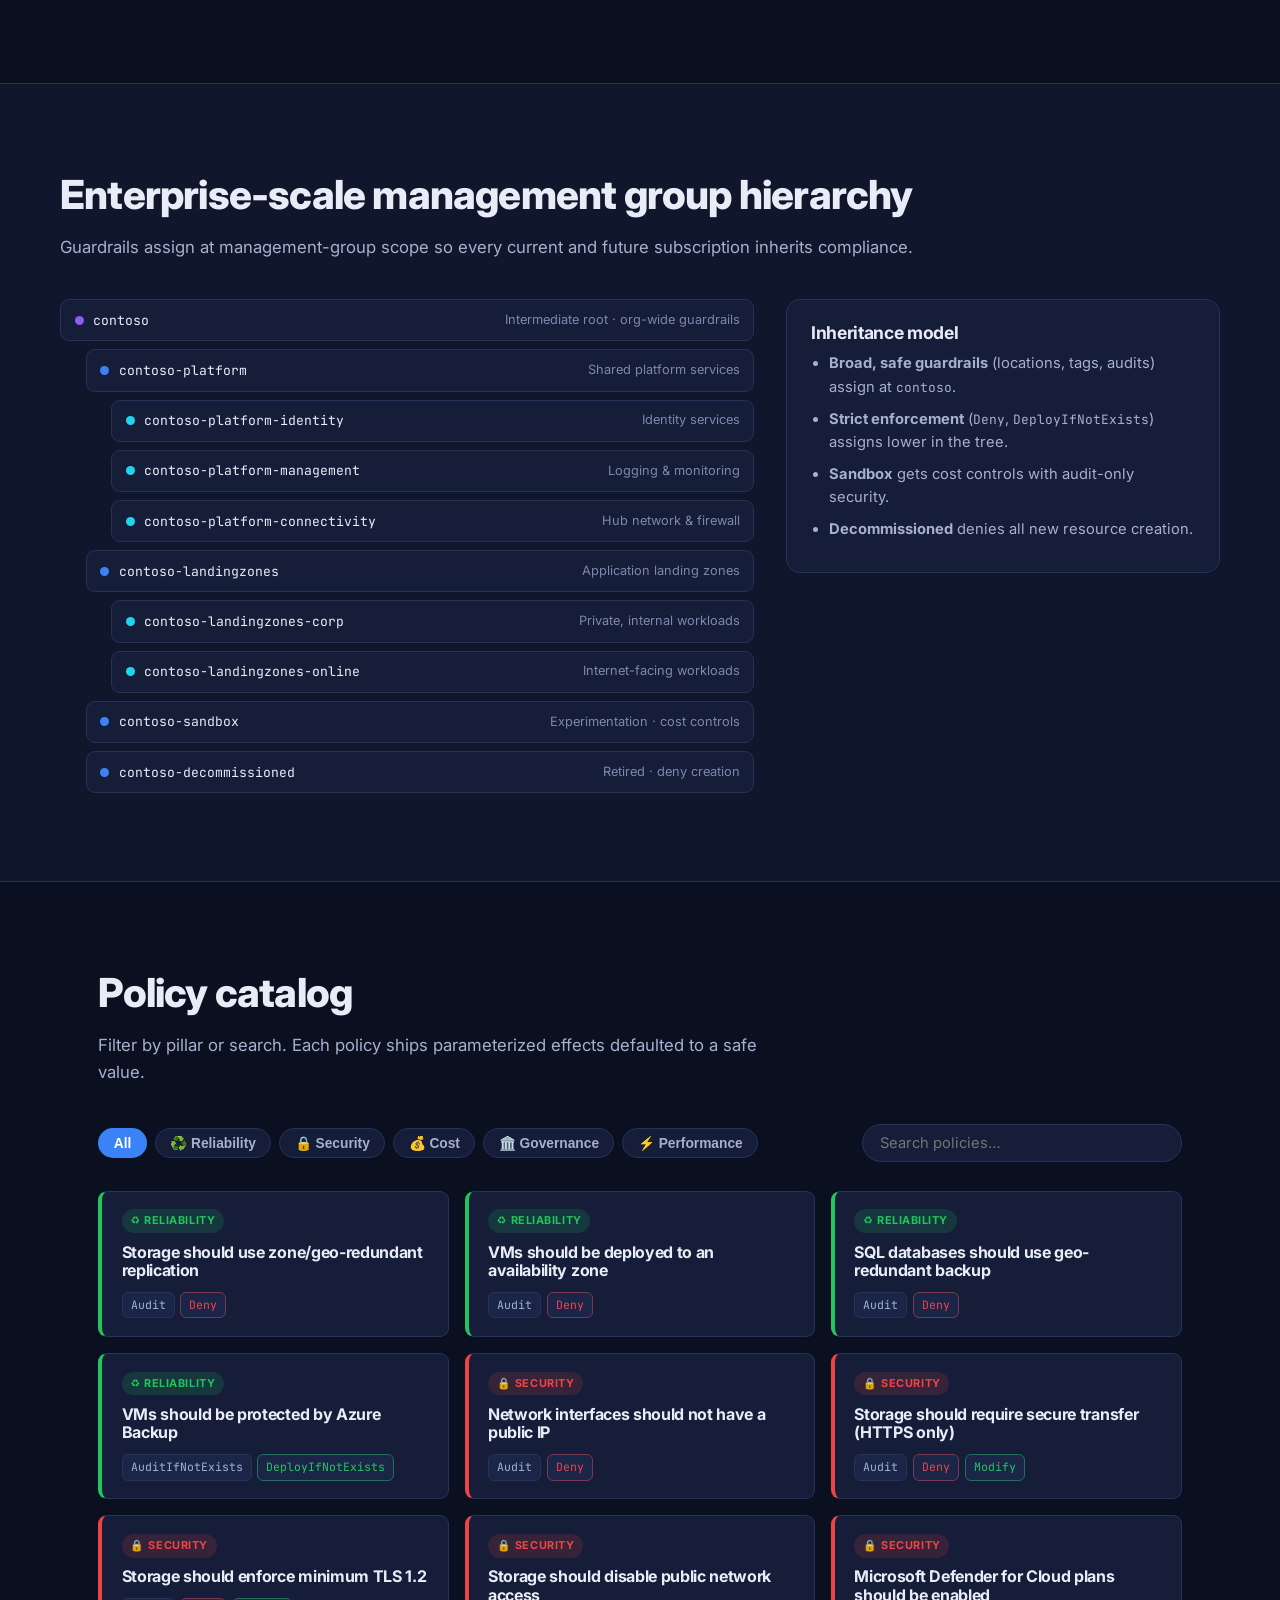
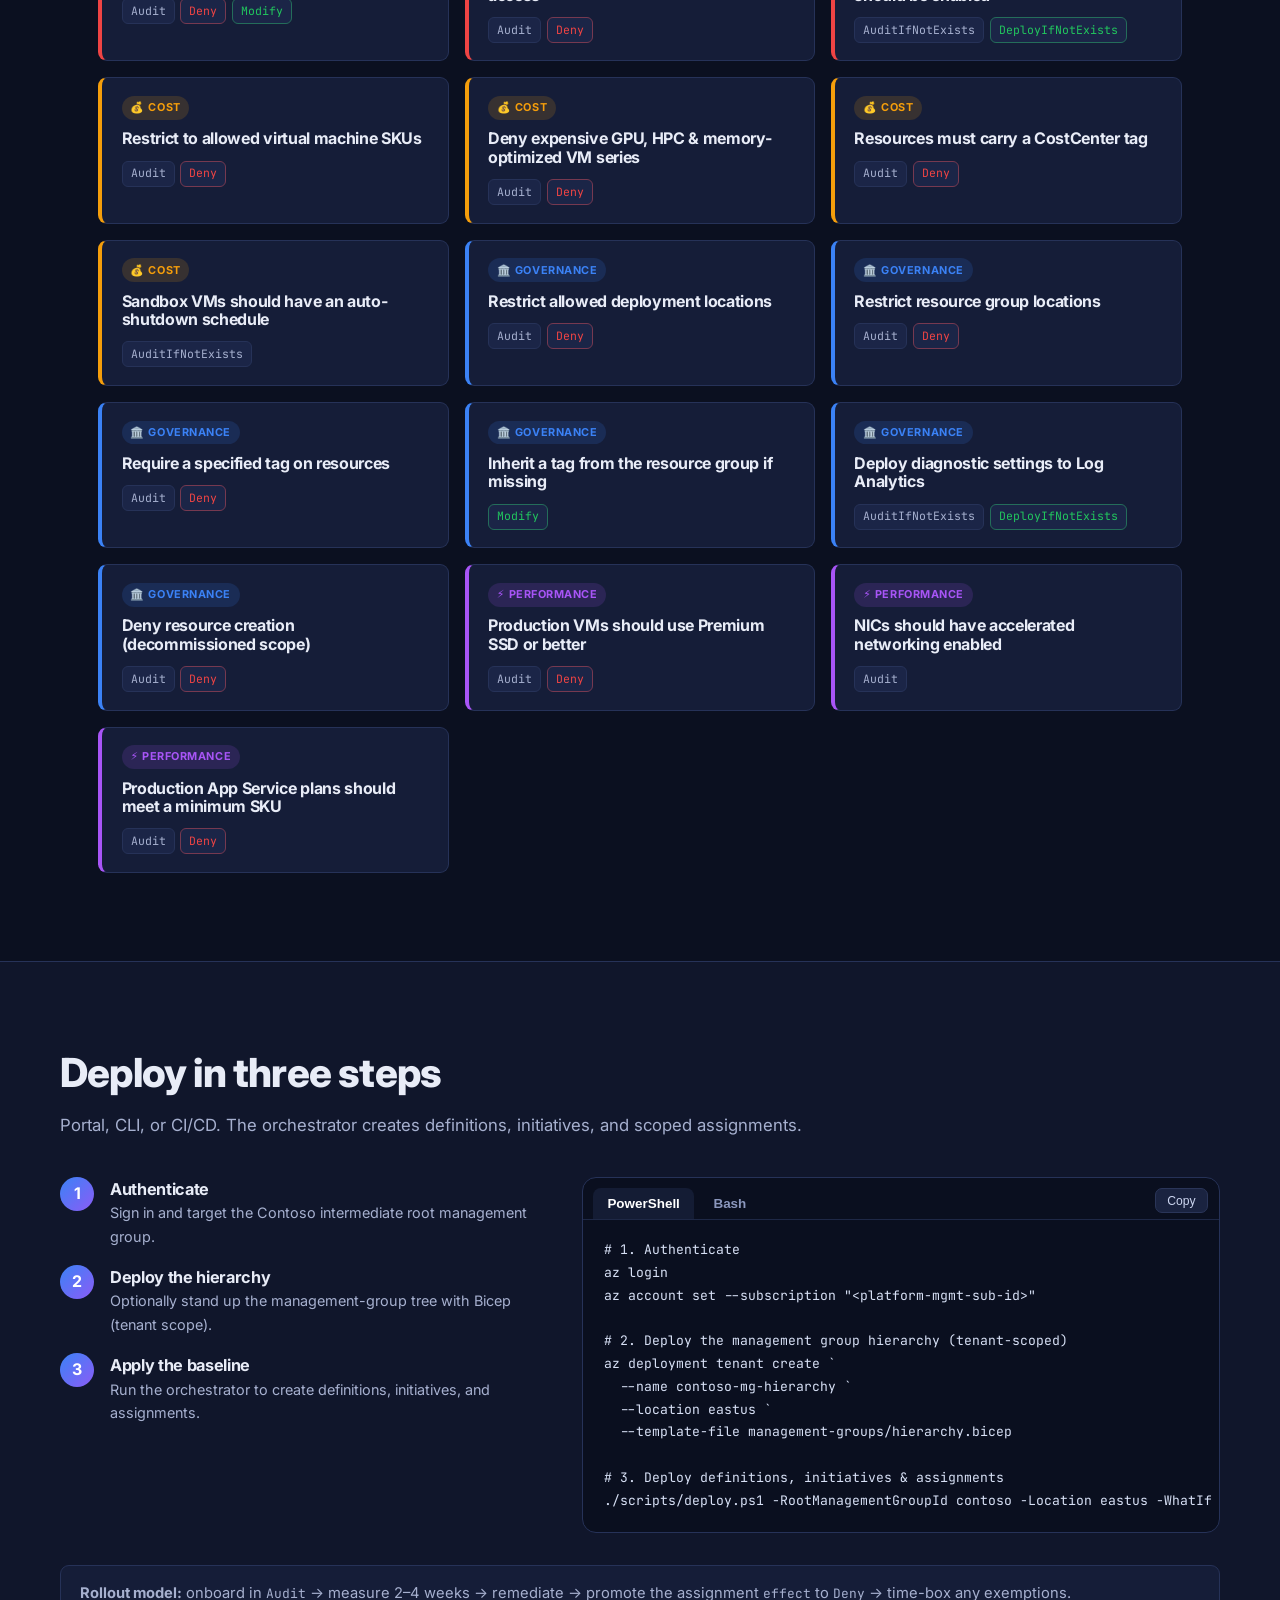
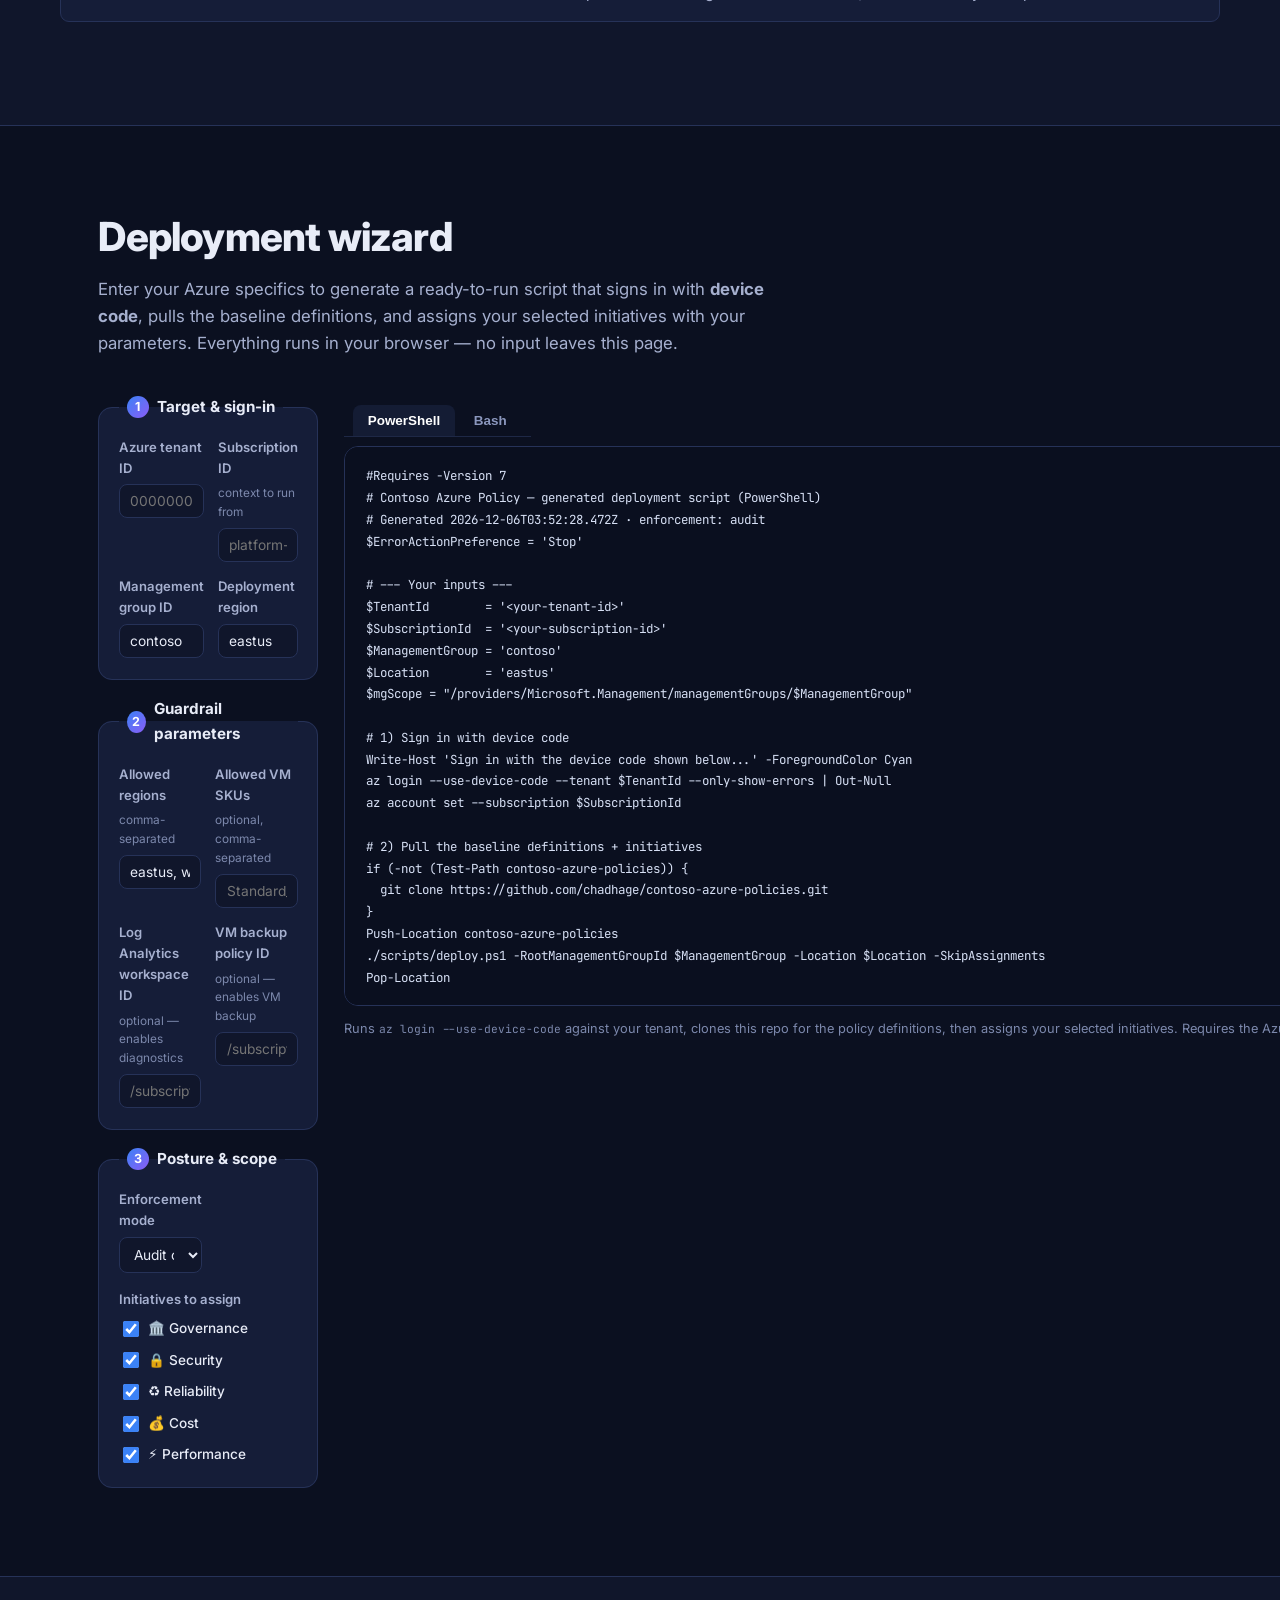
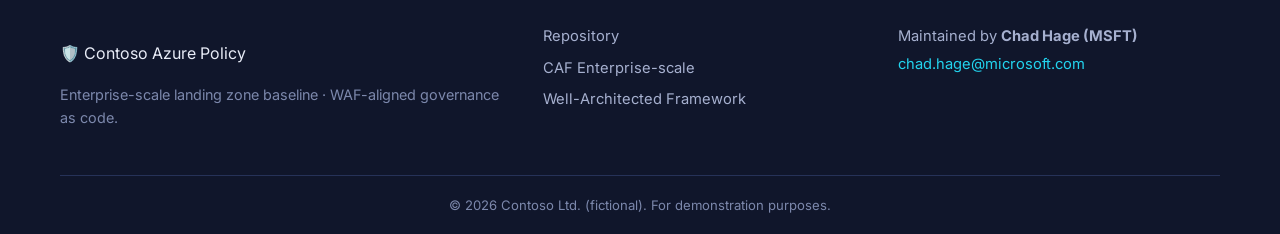
==== commit 6fc2703d: "Add deployment wizard to site + -SkipAssignments to deploy scripts Interactive wizard collects tenan" ====
--- a/site/index.html
+++ b/site/index.html
@@ -22,6 +22,7 @@
       <a href="#architecture">Architecture</a>
       <a href="#catalog">Policy catalog</a>
       <a href="#deploy">Deploy</a>
+      <a href="#wizard">Wizard</a>
       <a class="nav-cta" href="https://github.com/chadhage/contoso-azure-policies" target="_blank" rel="noopener">GitHub ↗</a>
     </nav>
     <button class="theme-toggle" id="themeToggle" aria-label="Toggle color theme" title="Toggle theme">◐</button>
@@ -143,6 +144,97 @@
         promote the assignment <code>effect</code> to <code>Deny</code> → time-box any exemptions.
       </p>
     </section>
+
+    <!-- WIZARD -->
+    <section id="wizard" class="section">
+      <div class="section-head">
+        <h2>Deployment wizard</h2>
+        <p>
+          Enter your Azure specifics to generate a ready-to-run script that signs in with
+          <strong>device code</strong>, pulls the baseline definitions, and assigns your selected
+          initiatives with your parameters. Everything runs in your browser — no input leaves this page.
+        </p>
+      </div>
+
+      <div class="wizard">
+        <form class="wizard-form" id="wizardForm" autocomplete="off">
+          <fieldset>
+            <legend><span class="step-dot">1</span> Target &amp; sign-in</legend>
+            <div class="field-grid">
+              <label>Azure tenant ID
+                <input type="text" id="wz-tenant" placeholder="00000000-0000-0000-0000-000000000000" spellcheck="false" />
+              </label>
+              <label>Subscription ID <span class="hint">context to run from</span>
+                <input type="text" id="wz-sub" placeholder="platform-management subscription id" spellcheck="false" />
+              </label>
+              <label>Management group ID
+                <input type="text" id="wz-mg" value="contoso" spellcheck="false" />
+              </label>
+              <label>Deployment region
+                <input type="text" id="wz-location" value="eastus" spellcheck="false" />
+              </label>
+            </div>
+          </fieldset>
+
+          <fieldset>
+            <legend><span class="step-dot">2</span> Guardrail parameters</legend>
+            <div class="field-grid">
+              <label>Allowed regions <span class="hint">comma-separated</span>
+                <input type="text" id="wz-regions" value="eastus, westus3, westeurope" spellcheck="false" />
+              </label>
+              <label>Allowed VM SKUs <span class="hint">optional, comma-separated</span>
+                <input type="text" id="wz-skus" placeholder="Standard_D2s_v5, Standard_D4s_v5" spellcheck="false" />
+              </label>
+              <label>Log Analytics workspace ID <span class="hint">optional — enables diagnostics</span>
+                <input type="text" id="wz-law" placeholder="/subscriptions/…/workspaces/law-central" spellcheck="false" />
+              </label>
+              <label>VM backup policy ID <span class="hint">optional — enables VM backup</span>
+                <input type="text" id="wz-backup" placeholder="/subscriptions/…/backupPolicies/DailyPolicy" spellcheck="false" />
+              </label>
+            </div>
+          </fieldset>
+
+          <fieldset>
+            <legend><span class="step-dot">3</span> Posture &amp; scope</legend>
+            <div class="field-grid">
+              <label>Enforcement mode
+                <select id="wz-mode">
+                  <option value="audit">Audit only (recommended first)</option>
+                  <option value="enforce">Enforce (Deny / Deploy / Modify)</option>
+                </select>
+              </label>
+            </div>
+            <p class="field-label">Initiatives to assign</p>
+            <div class="pillar-check" id="wz-pillars">
+              <label><input type="checkbox" value="governance" checked /> 🏛️ Governance</label>
+              <label><input type="checkbox" value="security" checked /> 🔒 Security</label>
+              <label><input type="checkbox" value="reliability" checked /> ♻️ Reliability</label>
+              <label><input type="checkbox" value="cost" checked /> 💰 Cost</label>
+              <label><input type="checkbox" value="performance" checked /> ⚡ Performance</label>
+            </div>
+          </fieldset>
+        </form>
+
+        <div class="wizard-output">
+          <div class="wizard-out-head">
+            <div class="code-tabs" role="tablist" aria-label="Script format">
+              <button class="code-tab active" data-shell="pwsh" role="tab" type="button">PowerShell</button>
+              <button class="code-tab" data-shell="bash" role="tab" type="button">Bash</button>
+            </div>
+            <div class="wizard-actions">
+              <button class="btn ghost sm" id="wzCopy" type="button">Copy</button>
+              <button class="btn ghost sm" id="wzDownload" type="button">Download</button>
+            </div>
+          </div>
+          <pre class="code-pane active wizard-pre"><code id="wizardScript"></code></pre>
+          <p class="wizard-note">
+            Runs <code>az login --use-device-code</code> against your tenant, clones this repo for the
+            policy definitions, then assigns your selected initiatives. Requires the Azure CLI and Git.
+            Review the script before running.
+          </p>
+        </div>
+      </div>
+    </section>
   </main>
 
   <footer class="footer">
--- a/site/styles.css
+++ b/site/styles.css
@@ -240,6 +240,56 @@
 .footer-author p { margin: 0 0 0.3rem; font-size: 0.92rem; color: var(--text-dim); }
 .copyright { max-width: var(--maxw); margin: 2rem auto 0; padding-top: 1.2rem; border-top: 1px solid var(--border); color: var(--muted); font-size: 0.82rem; text-align: center; }
 
+/* ---------- Wizard ---------- */
+.wizard { display: grid; grid-template-columns: 1fr 1.15fr; gap: 1.6rem; align-items: start; }
+@media (max-width: 940px) { .wizard { grid-template-columns: 1fr; } }
+.wizard-form { display: flex; flex-direction: column; gap: 1.1rem; }
+.wizard-form fieldset {
+  border: 1px solid var(--border); border-radius: var(--radius); padding: 1.1rem 1.2rem 1.3rem;
+  background: var(--surface); margin: 0;
+}
+.wizard-form legend {
+  display: flex; align-items: center; gap: 0.5rem;
+  font-weight: 700; font-size: 0.95rem; padding: 0 0.5rem; color: var(--text);
+}
+.step-dot {
+  width: 22px; height: 22px; border-radius: 50%; display: grid; place-items: center;
+  font-size: 0.78rem; color: #fff; background: linear-gradient(135deg, var(--brand), var(--accent));
+}
+.field-grid { display: grid; grid-template-columns: 1fr 1fr; gap: 0.9rem; }
+@media (max-width: 540px) { .field-grid { grid-template-columns: 1fr; } }
+.wizard-form label {
+  display: flex; flex-direction: column; gap: 0.35rem;
+  font-size: 0.82rem; font-weight: 600; color: var(--text-dim);
+}
+.wizard-form .hint { font-weight: 400; color: var(--muted); font-size: 0.74rem; }
+.wizard-form input[type="text"], .wizard-form select {
+  font-family: inherit; font-size: 0.86rem; color: var(--text);
+  background: var(--bg-alt); border: 1px solid var(--border); border-radius: 8px;
+  padding: 0.5rem 0.65rem; width: 100%;
+}
+.wizard-form input[type="text"]:focus, .wizard-form select:focus { outline: 2px solid var(--brand); outline-offset: 1px; }
+.field-label { margin: 1rem 0 0.5rem; font-size: 0.82rem; font-weight: 600; color: var(--text-dim); }
+.pillar-check { display: flex; flex-wrap: wrap; gap: 0.6rem 1rem; }
+.pillar-check label {
+  flex-direction: row; align-items: center; gap: 0.4rem; font-size: 0.85rem;
+  color: var(--text); cursor: pointer; font-weight: 500;
+}
+.pillar-check input { accent-color: var(--brand); width: 16px; height: 16px; }
+
+.wizard-output { position: sticky; top: 84px; }
+.wizard-out-head { display: flex; align-items: center; justify-content: space-between; gap: 0.6rem; flex-wrap: wrap; }
+.wizard-actions { display: flex; gap: 0.4rem; }
+.btn.sm { padding: 0.35rem 0.8rem; font-size: 0.82rem; }
+.wizard-pre {
+  margin-top: 0.6rem; max-height: 560px; overflow: auto;
+  background: #0a0f1f; border: 1px solid var(--border); border-radius: var(--radius);
+  display: block;
+}
+[data-theme="light"] .wizard-pre { background: #0e1426; }
+.wizard-pre code { color: #d7e0f5; font-size: 0.78rem; line-height: 1.65; white-space: pre; }
+.wizard-note { margin-top: 0.8rem; font-size: 0.8rem; color: var(--muted); }
+
 @media (prefers-reduced-motion: reduce) {
   * { scroll-behavior: auto !important; transition: none !important; }
 }
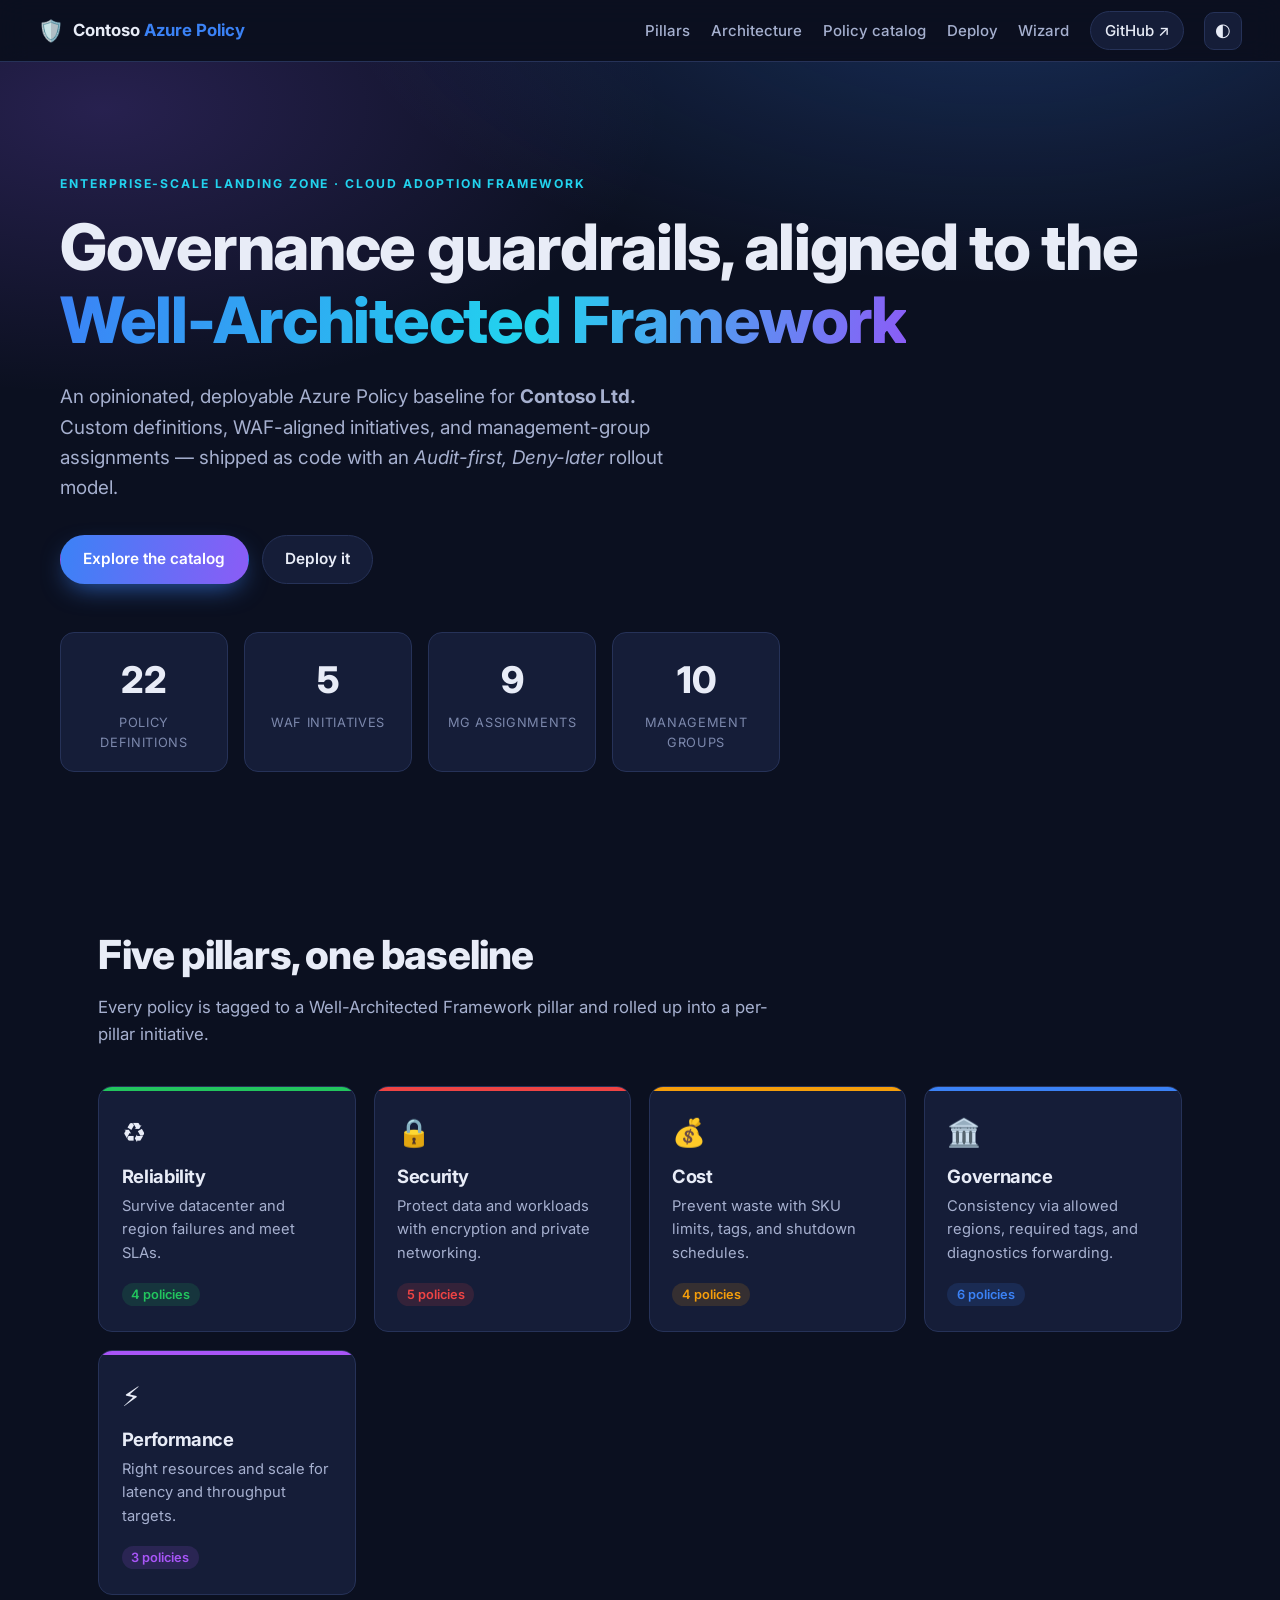
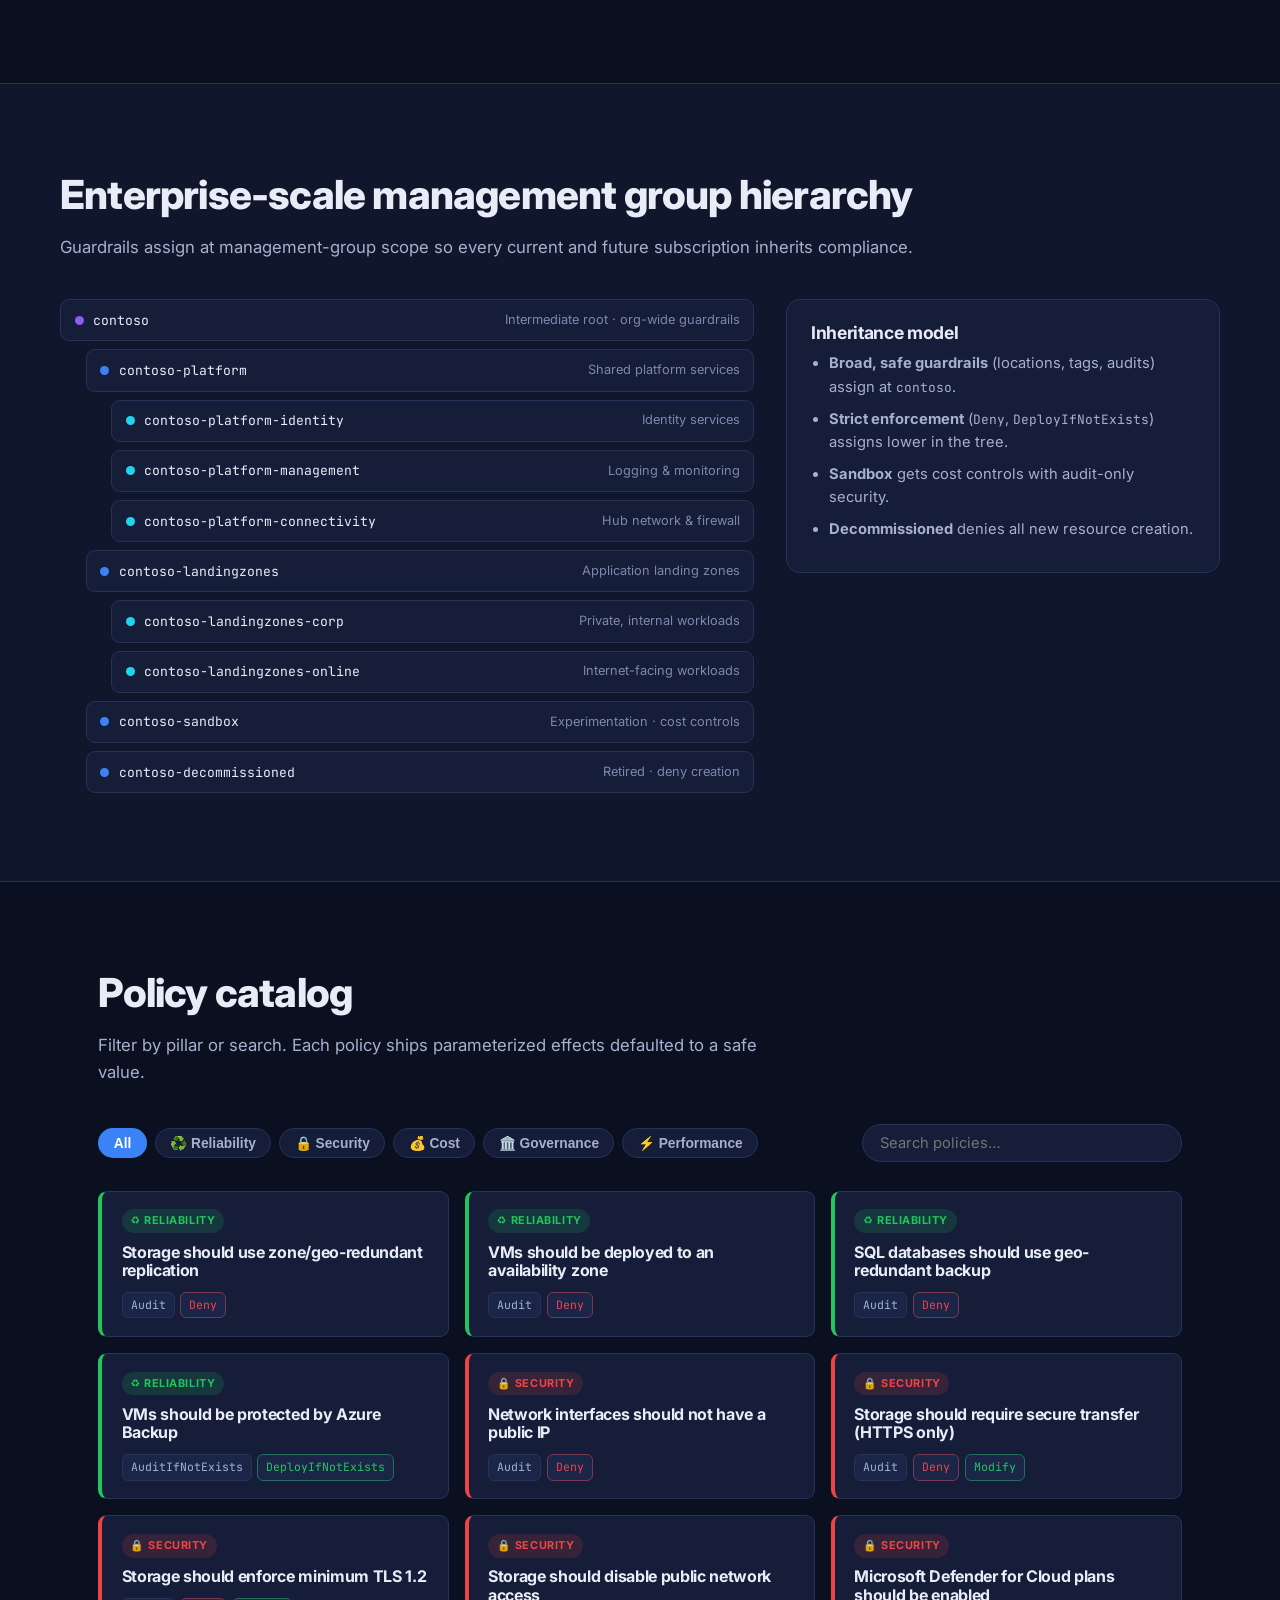
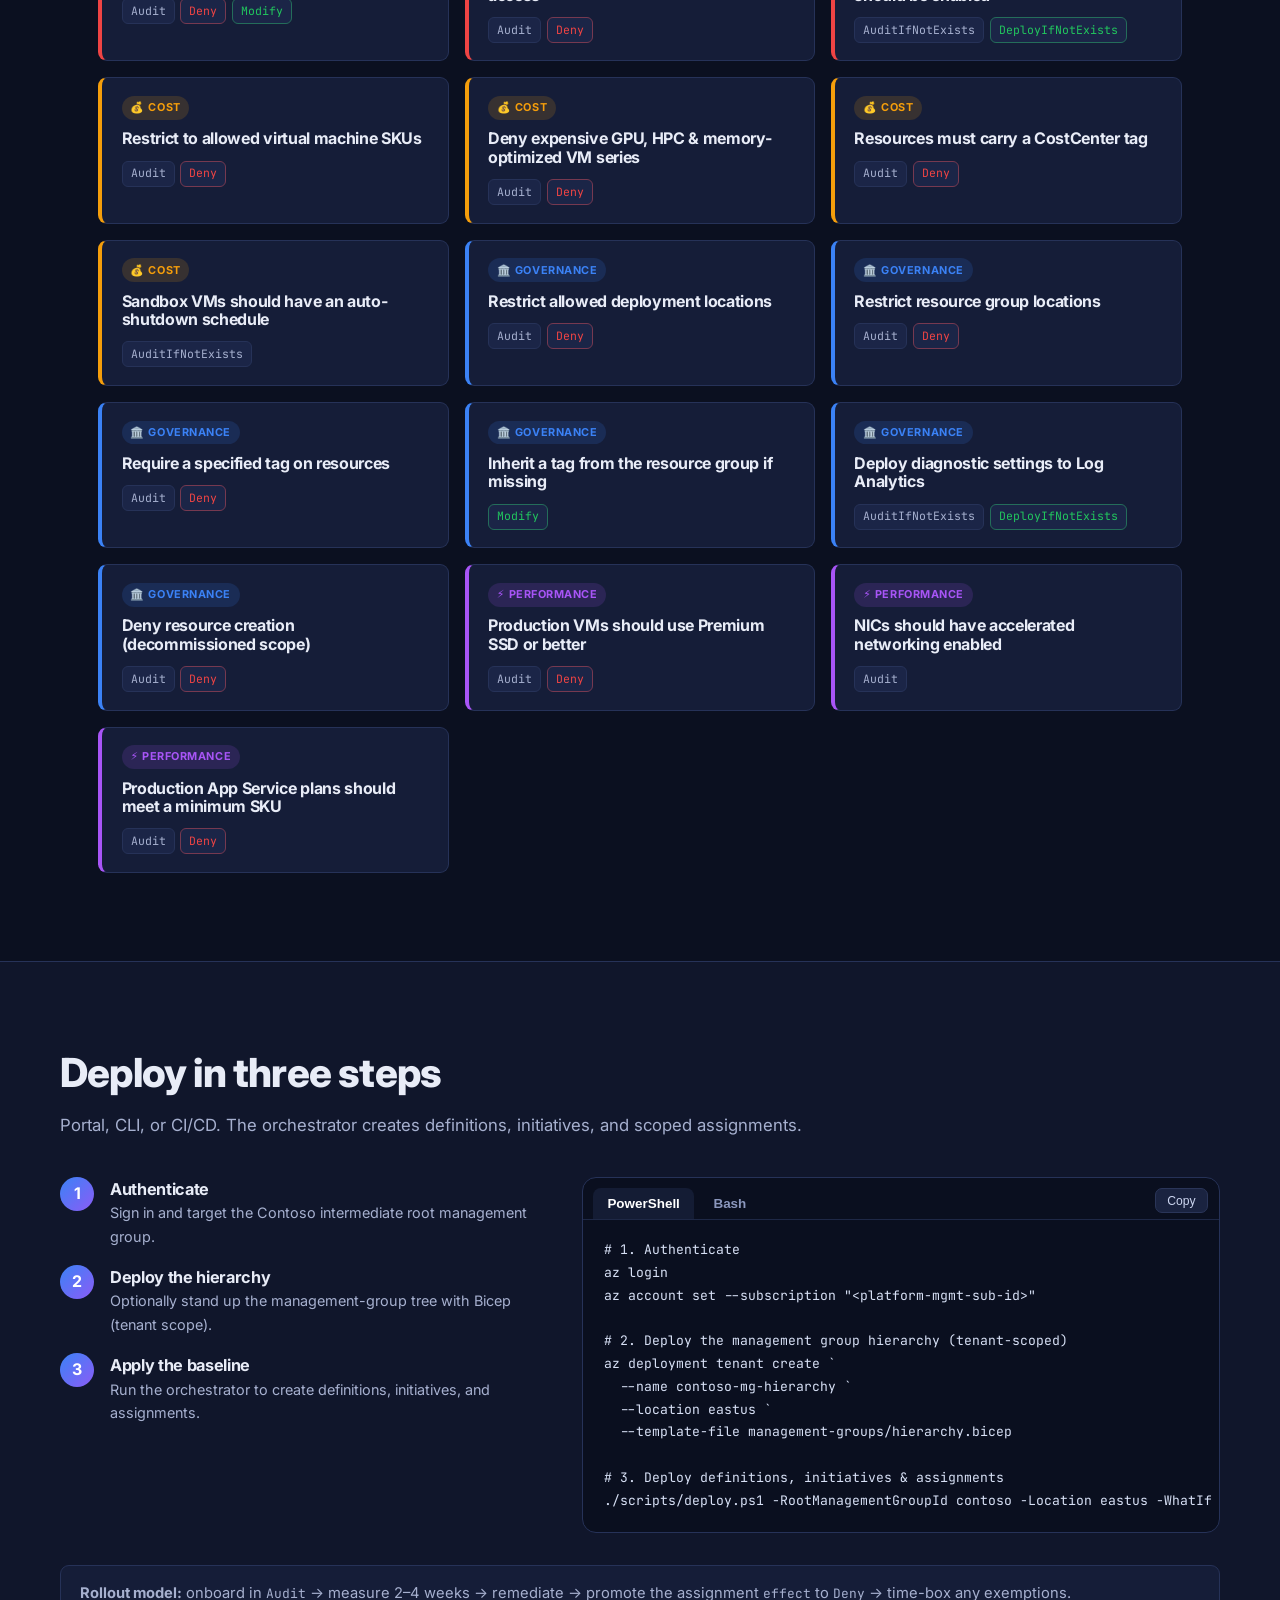
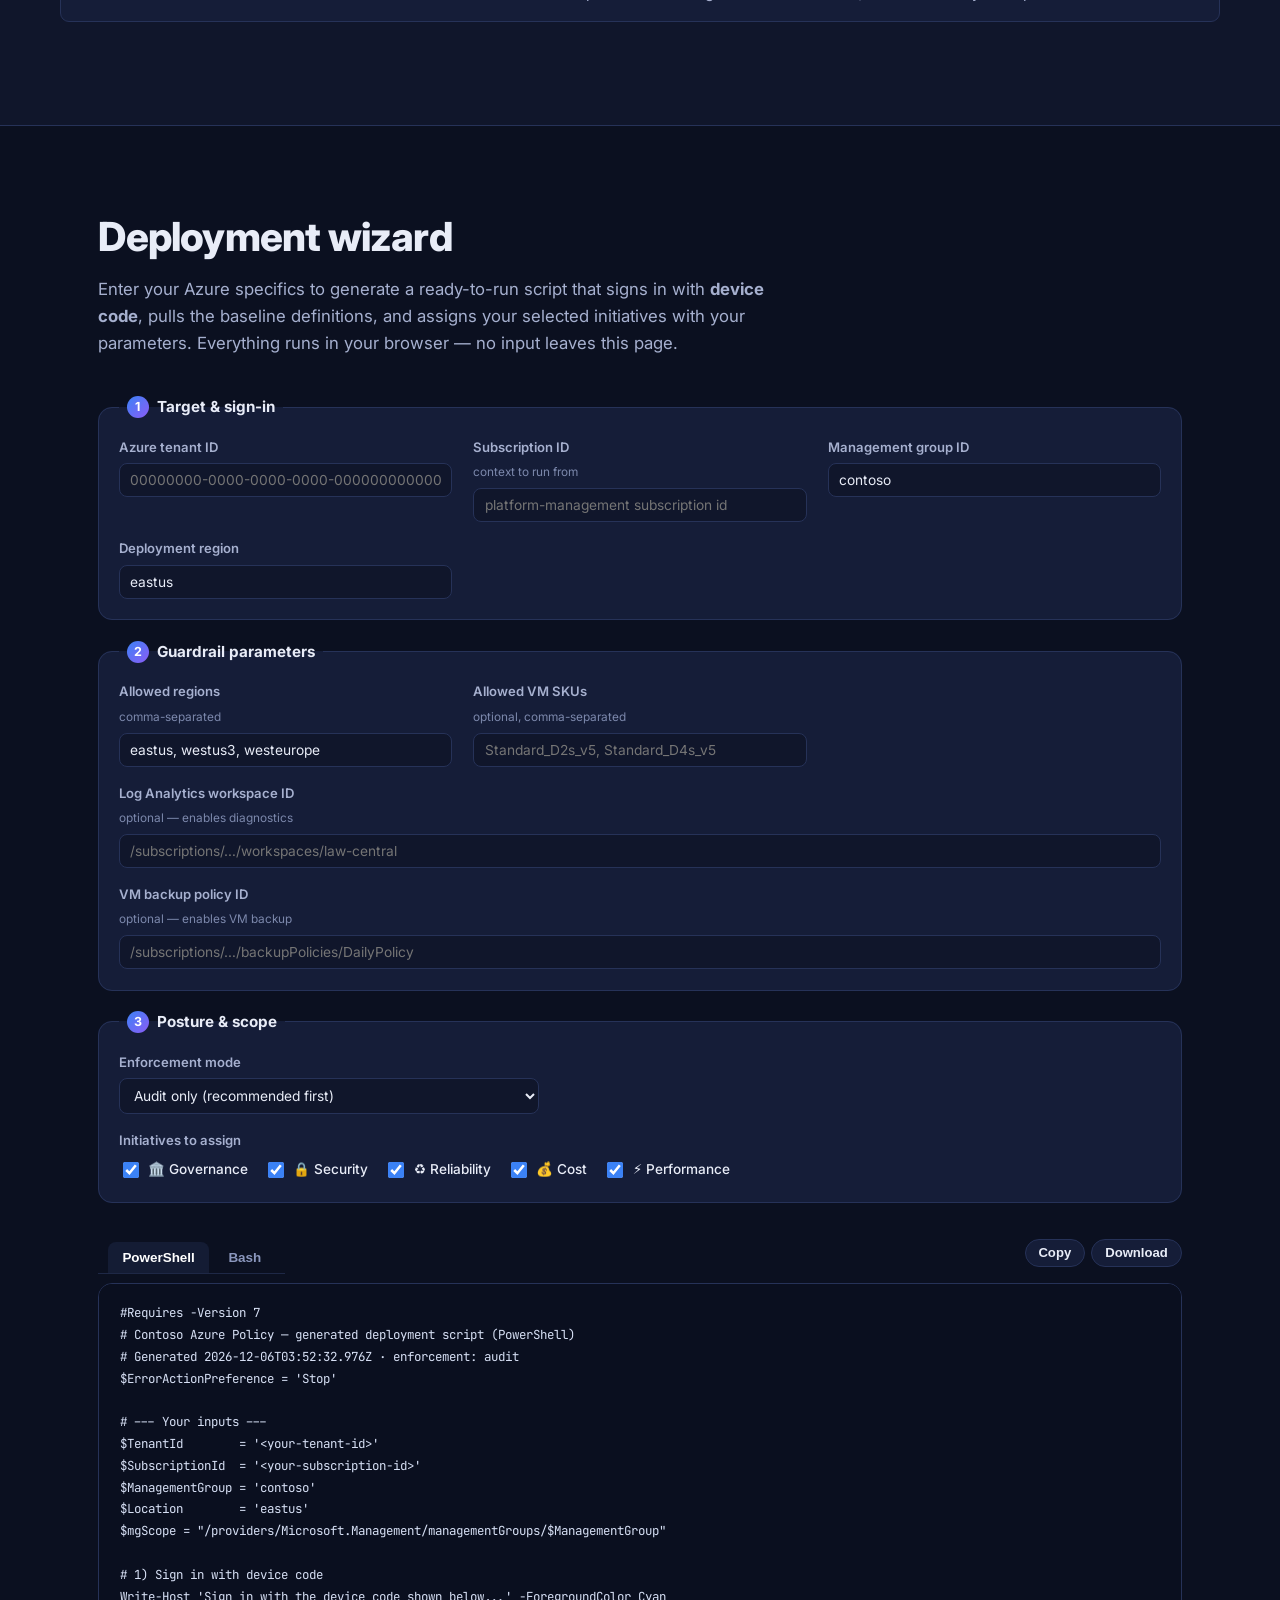
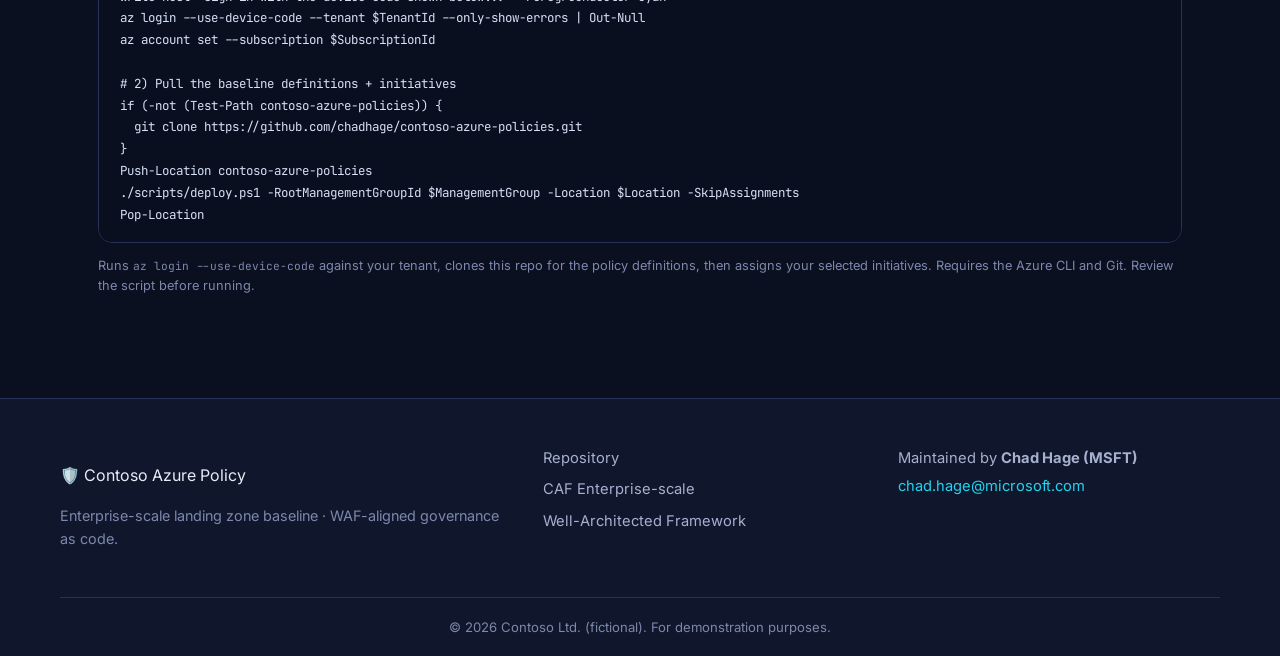
==== commit 63f3e507: "Widen wizard form layout for legibility and mobile responsiveness Stack full-width fieldsets with an" ====
--- a/site/index.html
+++ b/site/index.html
@@ -185,10 +185,10 @@
               <label>Allowed VM SKUs <span class="hint">optional, comma-separated</span>
                 <input type="text" id="wz-skus" placeholder="Standard_D2s_v5, Standard_D4s_v5" spellcheck="false" />
               </label>
-              <label>Log Analytics workspace ID <span class="hint">optional — enables diagnostics</span>
+              <label class="field-wide">Log Analytics workspace ID <span class="hint">optional — enables diagnostics</span>
                 <input type="text" id="wz-law" placeholder="/subscriptions/…/workspaces/law-central" spellcheck="false" />
               </label>
-              <label>VM backup policy ID <span class="hint">optional — enables VM backup</span>
+              <label class="field-wide">VM backup policy ID <span class="hint">optional — enables VM backup</span>
                 <input type="text" id="wz-backup" placeholder="/subscriptions/…/backupPolicies/DailyPolicy" spellcheck="false" />
               </label>
             </div>
--- a/site/styles.css
+++ b/site/styles.css
@@ -241,9 +241,8 @@
 .copyright { max-width: var(--maxw); margin: 2rem auto 0; padding-top: 1.2rem; border-top: 1px solid var(--border); color: var(--muted); font-size: 0.82rem; text-align: center; }
 
 /* ---------- Wizard ---------- */
-.wizard { display: grid; grid-template-columns: 1fr 1.15fr; gap: 1.6rem; align-items: start; }
-@media (max-width: 940px) { .wizard { grid-template-columns: 1fr; } }
-.wizard-form { display: flex; flex-direction: column; gap: 1.1rem; }
+.wizard { display: flex; flex-direction: column; gap: 1.8rem; }
+.wizard-form { display: flex; flex-direction: column; gap: 1.2rem; }
 .wizard-form fieldset {
   border: 1px solid var(--border); border-radius: var(--radius); padding: 1.1rem 1.2rem 1.3rem;
   background: var(--surface); margin: 0;
@@ -256,8 +255,8 @@
   width: 22px; height: 22px; border-radius: 50%; display: grid; place-items: center;
   font-size: 0.78rem; color: #fff; background: linear-gradient(135deg, var(--brand), var(--accent));
 }
-.field-grid { display: grid; grid-template-columns: 1fr 1fr; gap: 0.9rem; }
-@media (max-width: 540px) { .field-grid { grid-template-columns: 1fr; } }
+.field-grid { display: grid; grid-template-columns: repeat(auto-fit, minmax(300px, 1fr)); gap: 1rem 1.3rem; }
+.field-grid .field-wide { grid-column: 1 / -1; }
 .wizard-form label {
   display: flex; flex-direction: column; gap: 0.35rem;
   font-size: 0.82rem; font-weight: 600; color: var(--text-dim);
@@ -269,6 +268,7 @@
   padding: 0.5rem 0.65rem; width: 100%;
 }
 .wizard-form input[type="text"]:focus, .wizard-form select:focus { outline: 2px solid var(--brand); outline-offset: 1px; }
+.wizard-form select { max-width: 420px; }
 .field-label { margin: 1rem 0 0.5rem; font-size: 0.82rem; font-weight: 600; color: var(--text-dim); }
 .pillar-check { display: flex; flex-wrap: wrap; gap: 0.6rem 1rem; }
 .pillar-check label {
@@ -277,7 +277,7 @@
 }
 .pillar-check input { accent-color: var(--brand); width: 16px; height: 16px; }
 
-.wizard-output { position: sticky; top: 84px; }
+.wizard-output { position: static; }
 .wizard-out-head { display: flex; align-items: center; justify-content: space-between; gap: 0.6rem; flex-wrap: wrap; }
 .wizard-actions { display: flex; gap: 0.4rem; }
 .btn.sm { padding: 0.35rem 0.8rem; font-size: 0.82rem; }
